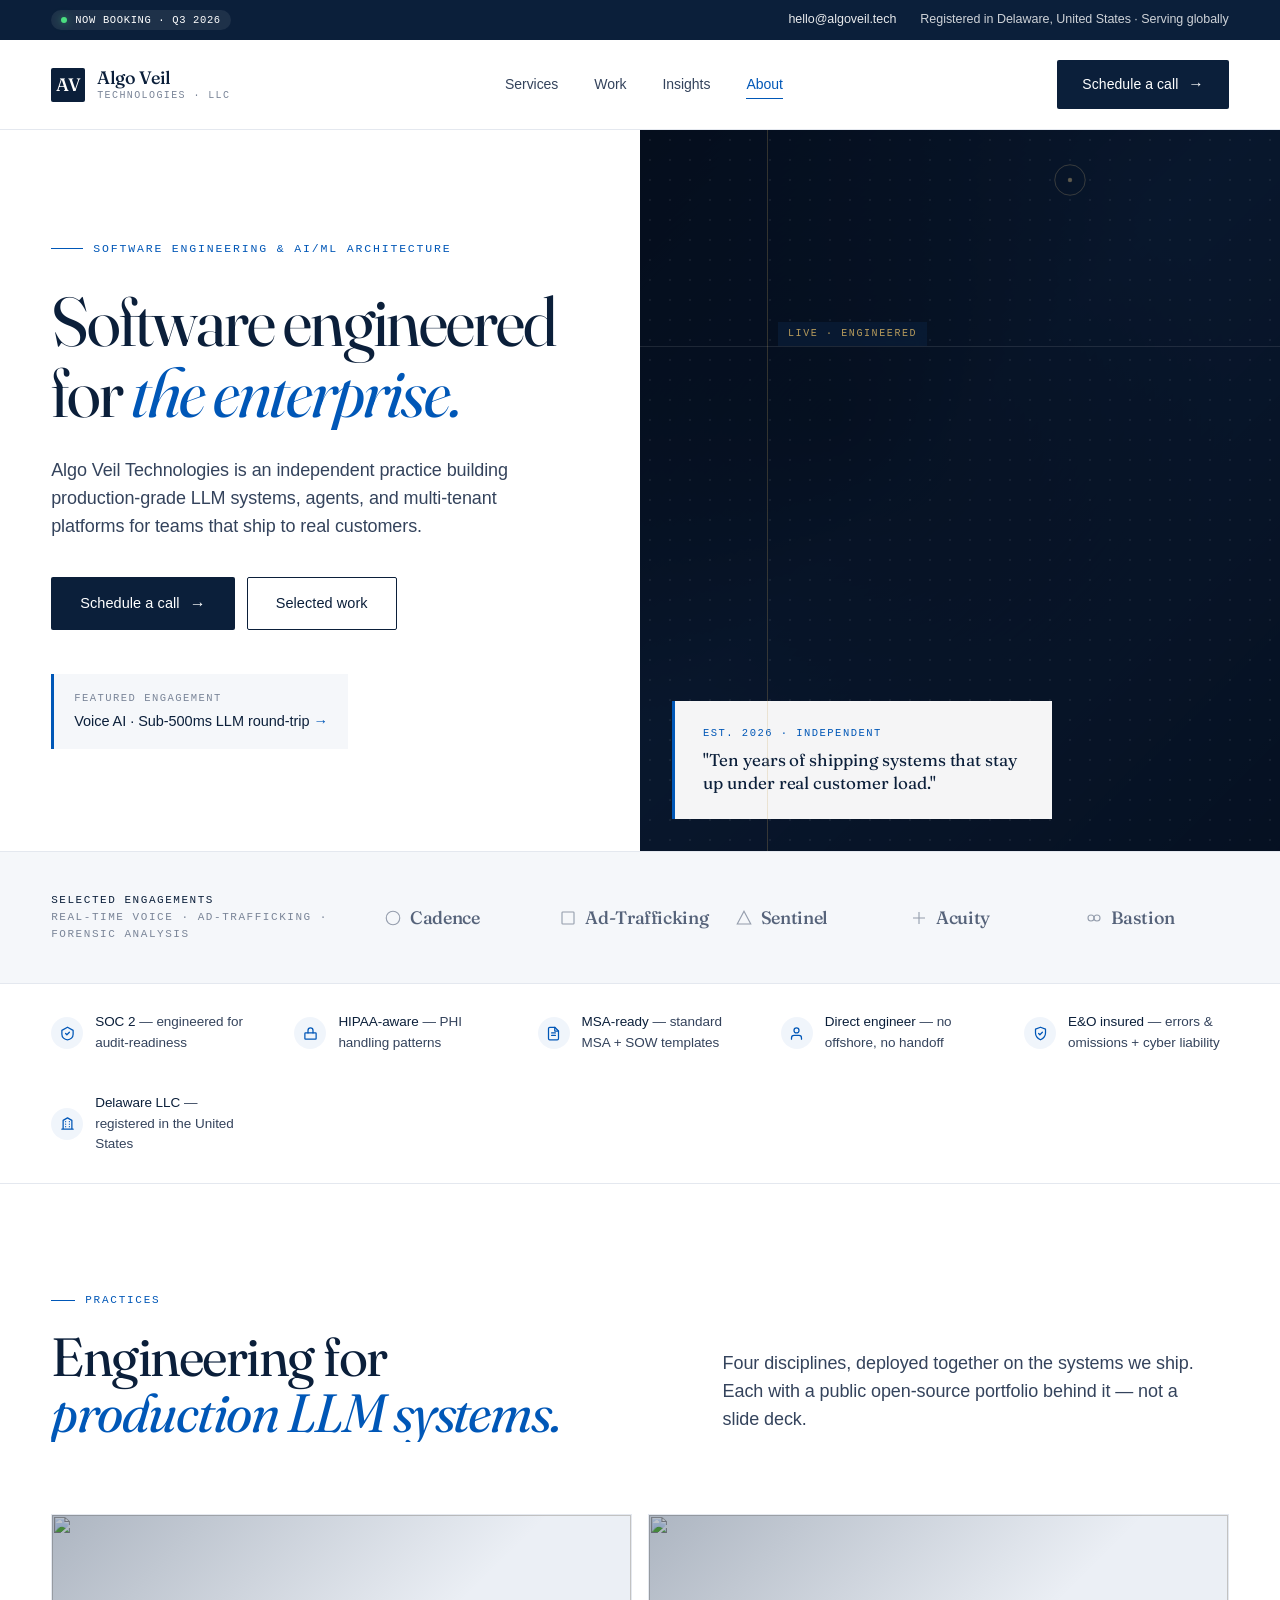
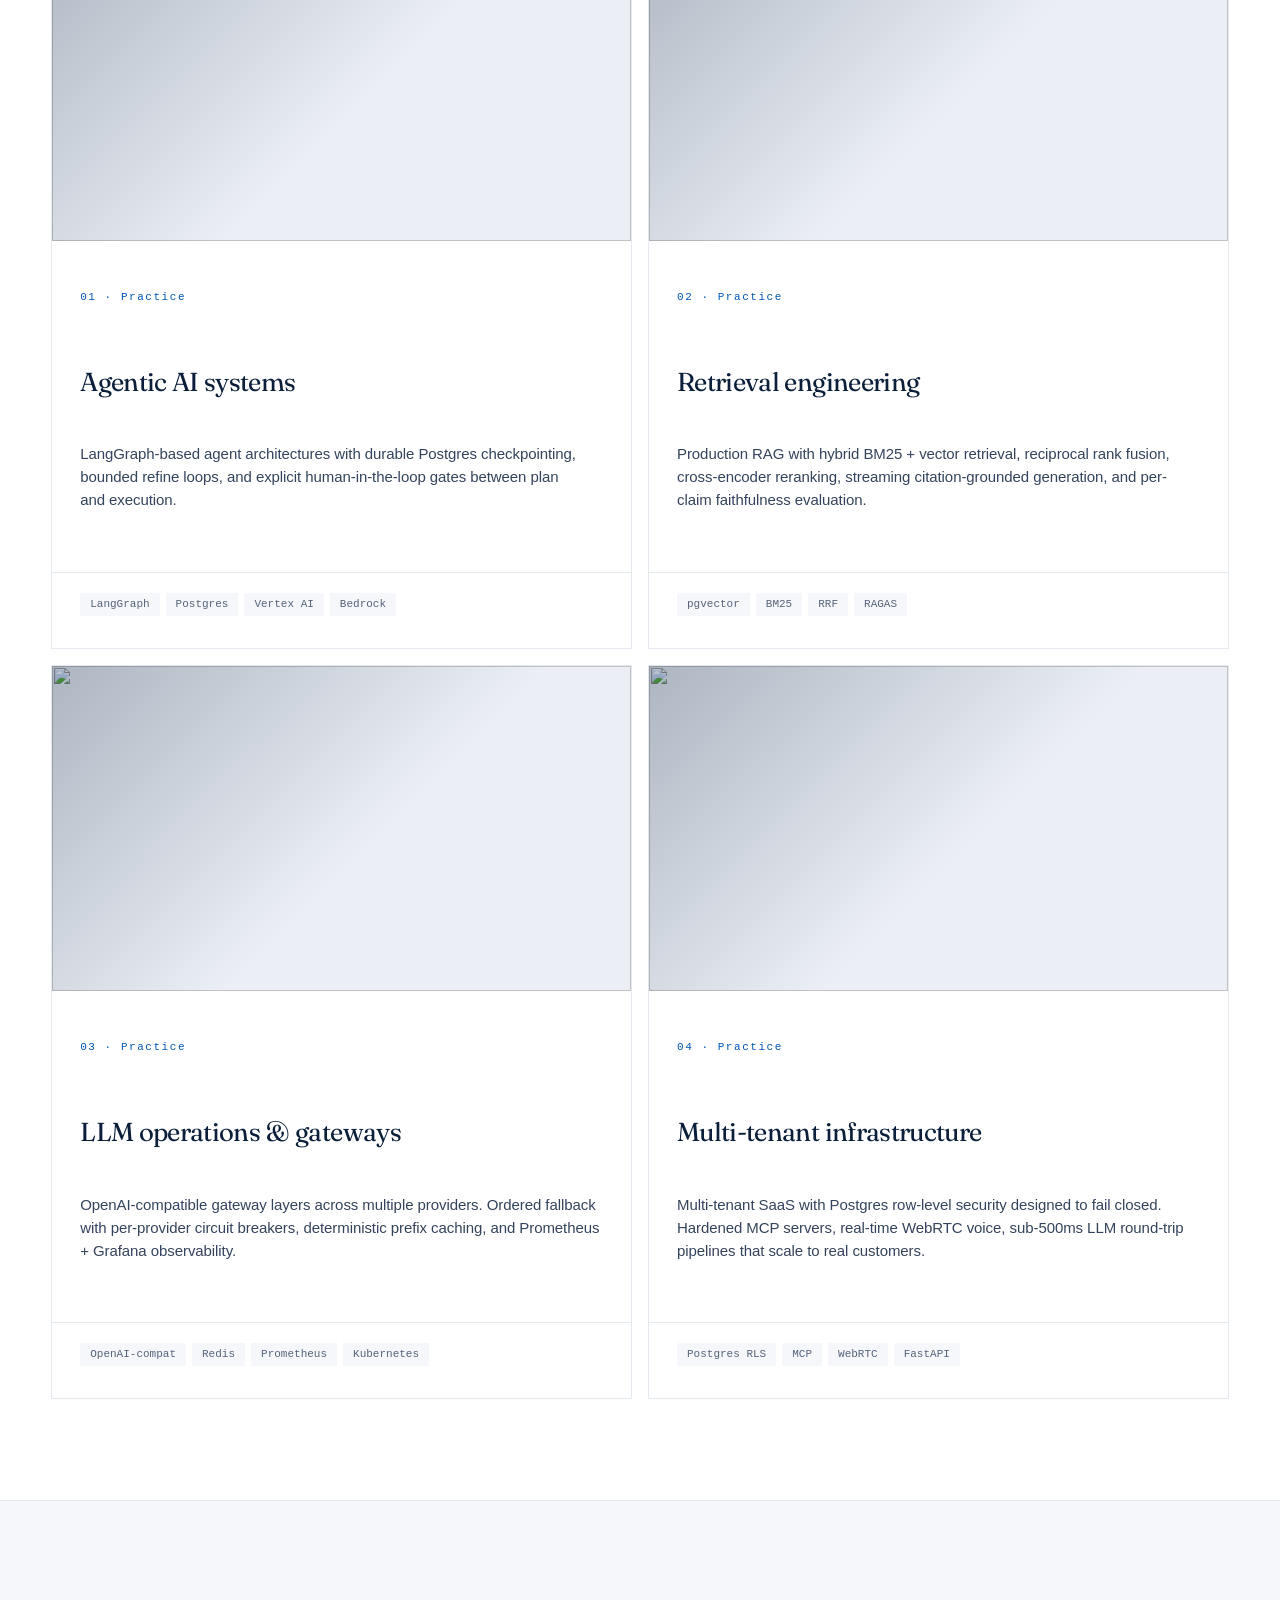
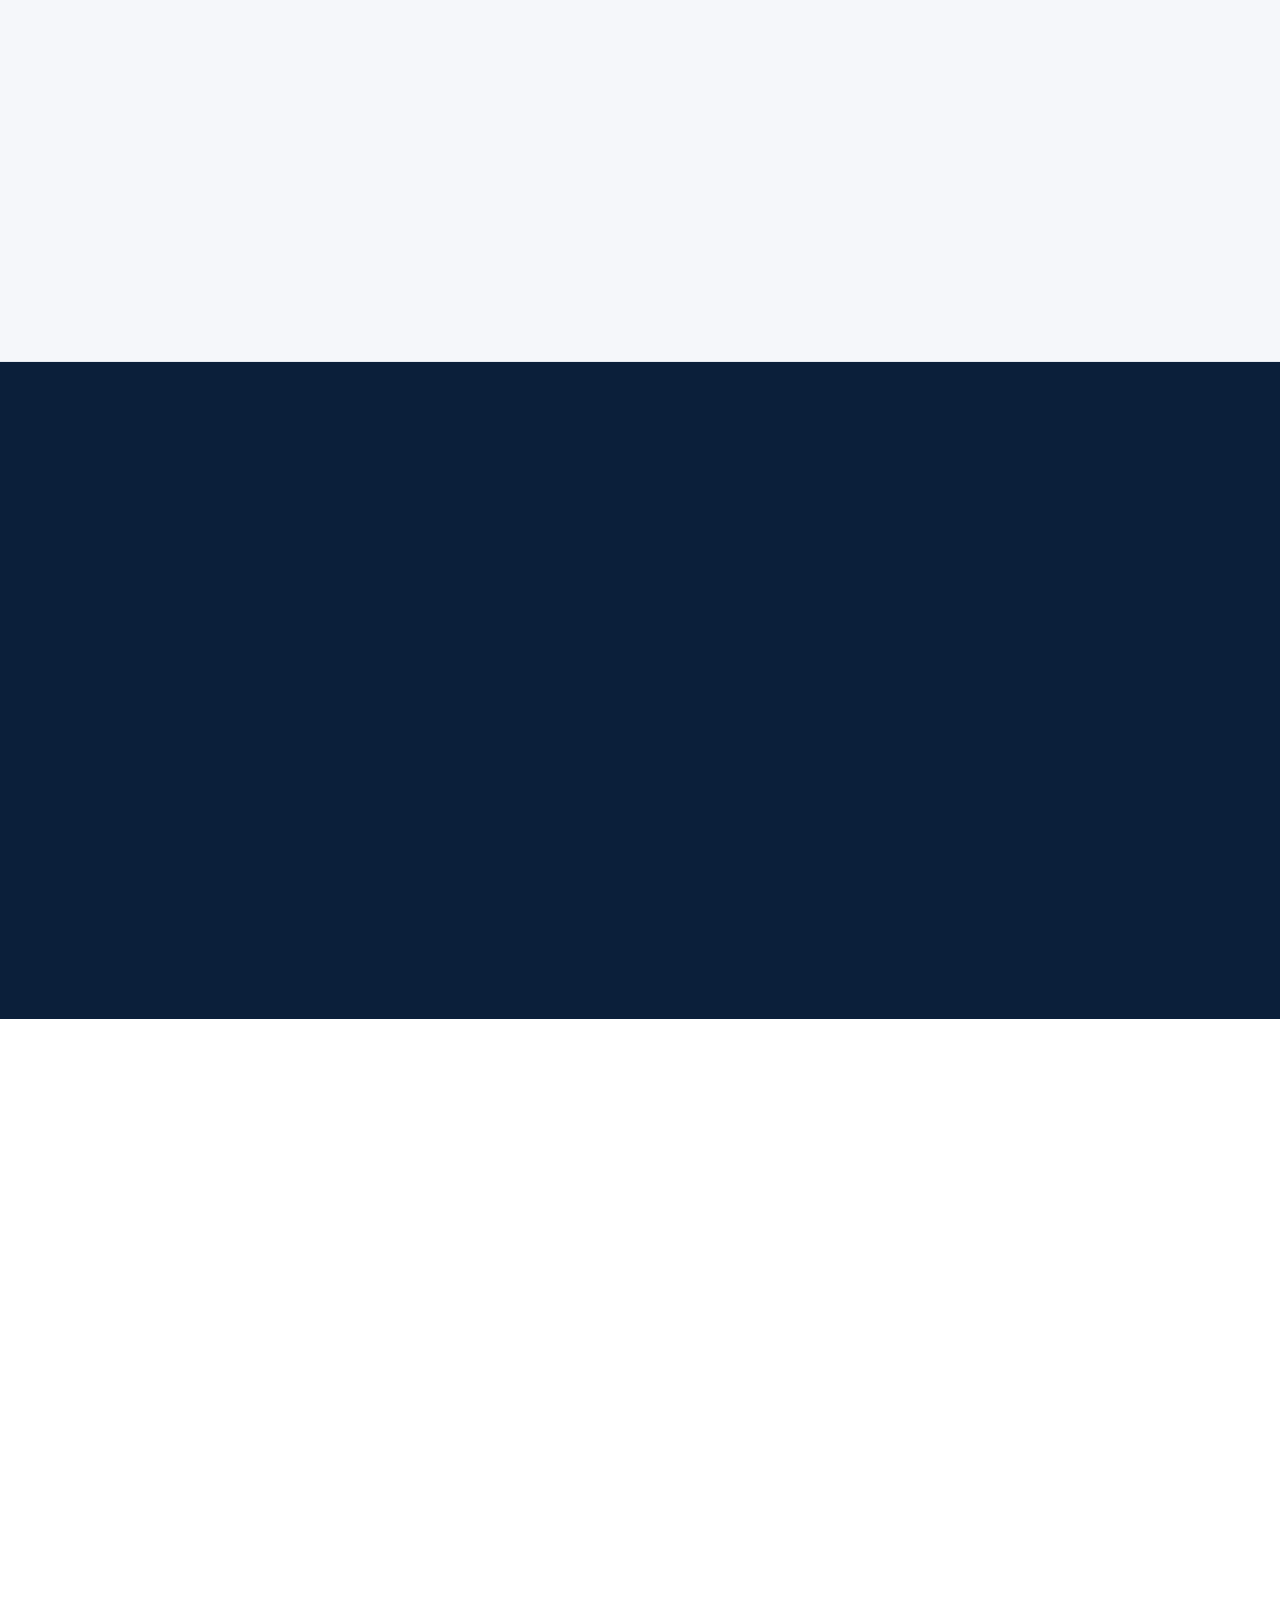
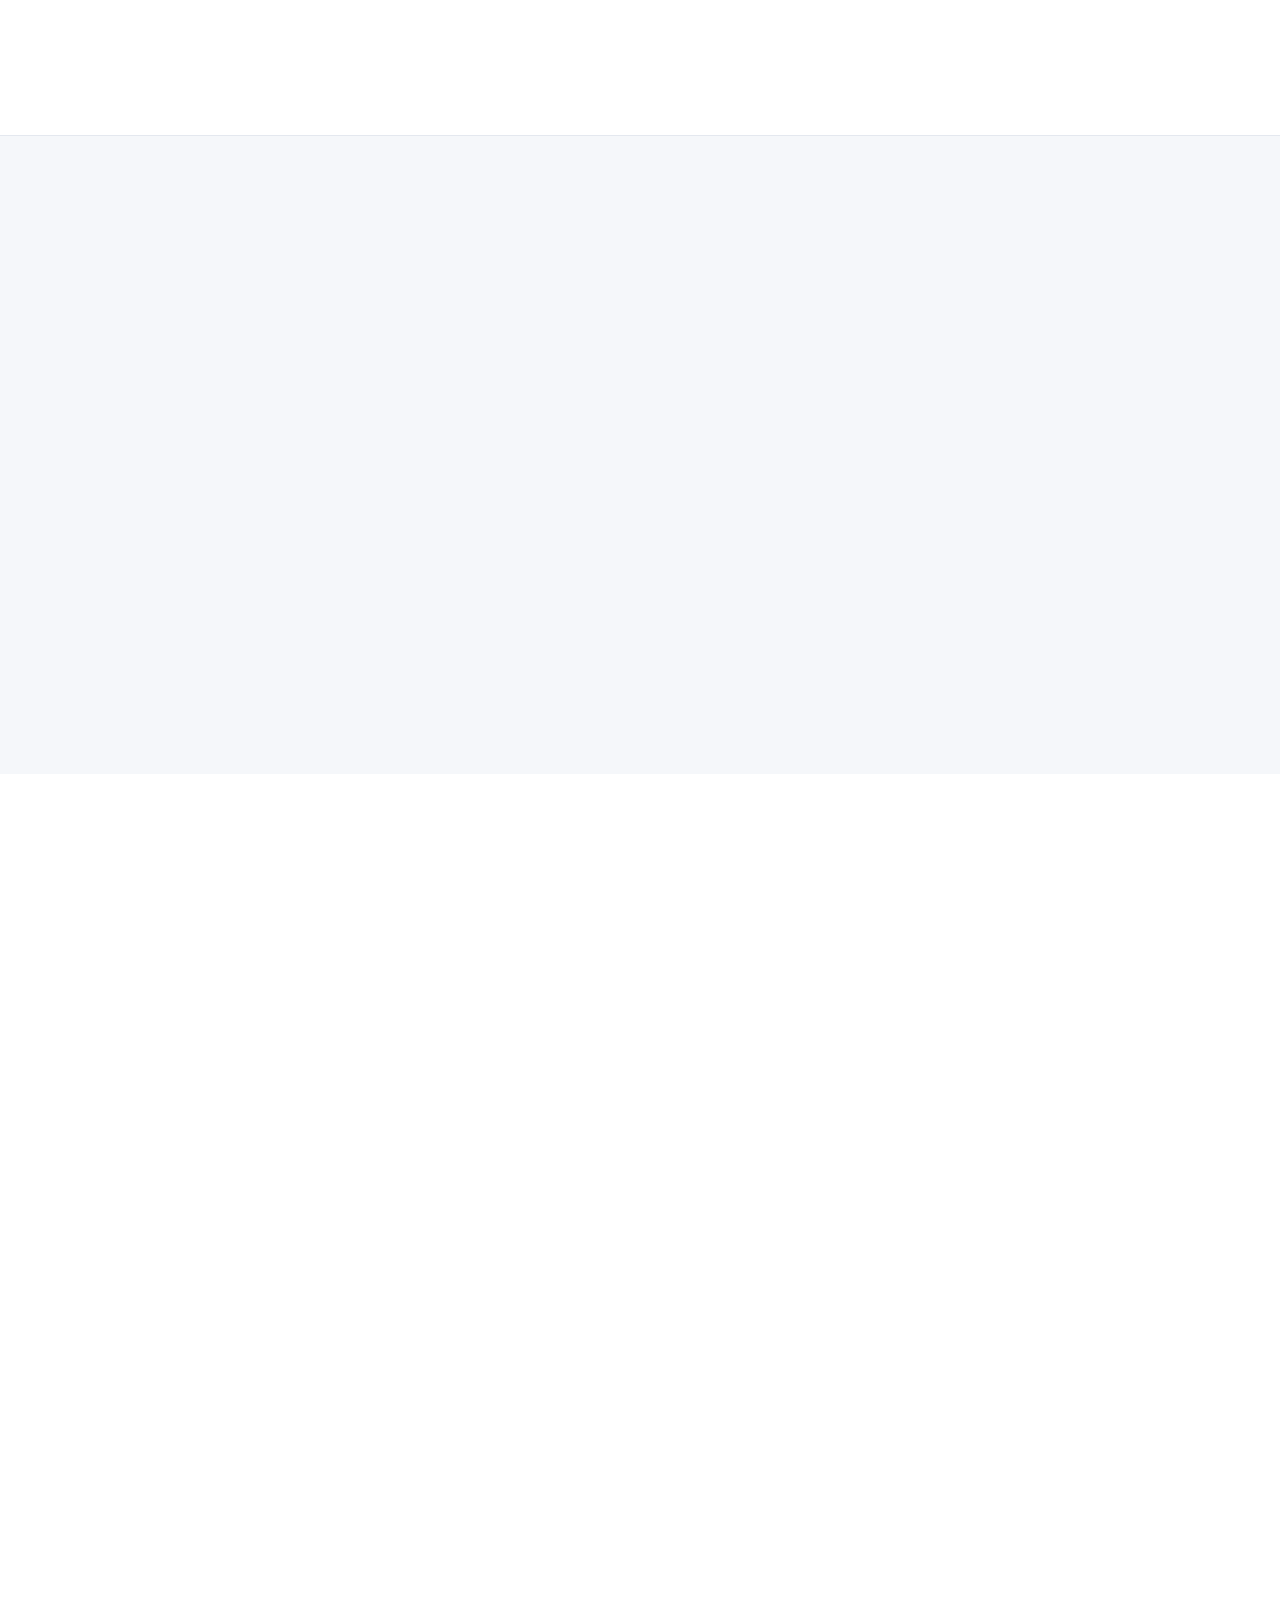
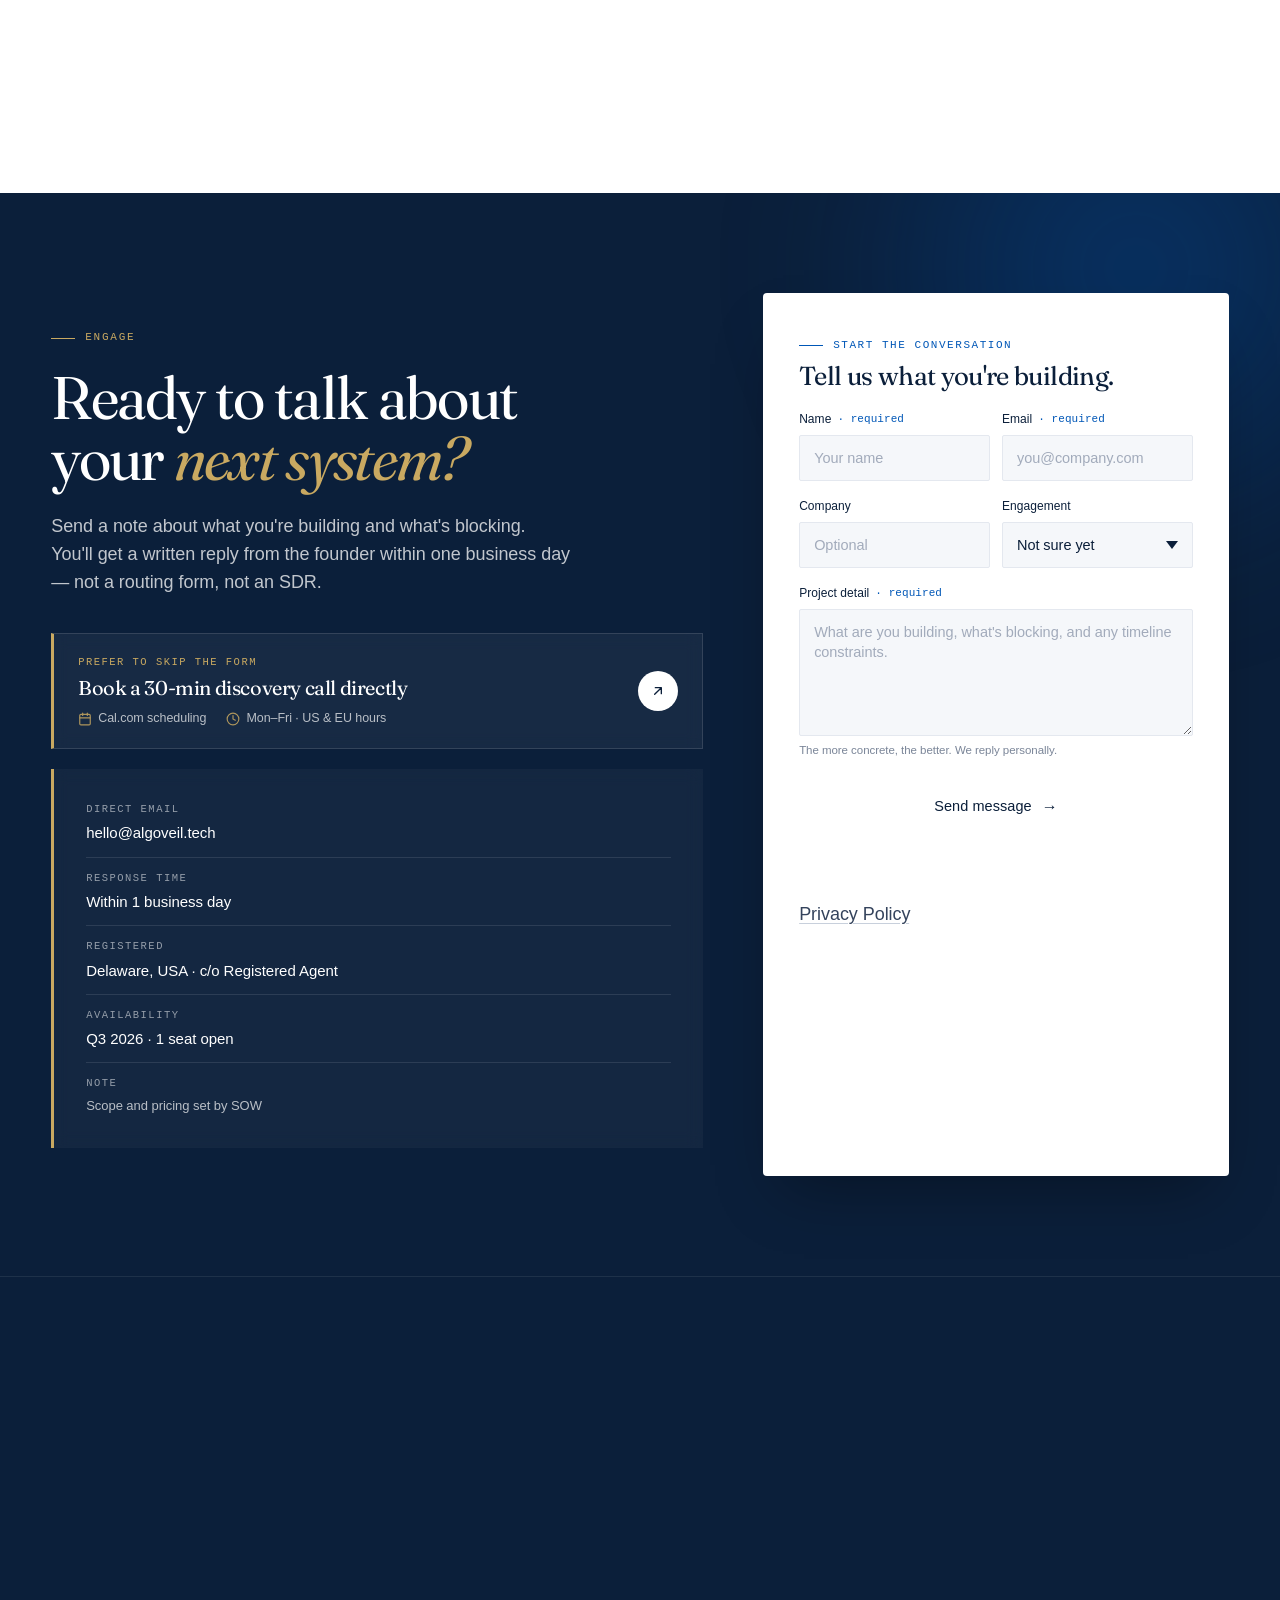
==== index.html @ fe6d9706 "Initial commit — Algo Veil Technologies marketing site Static HTML/CSS/JS marketing site for Algo Ve" ====
<!DOCTYPE html>
<html lang="en">
<head>
<meta charset="utf-8">
<meta name="viewport" content="width=device-width, initial-scale=1">
<meta name="color-scheme" content="light">
<title>Algo Veil Technologies — Software engineering &amp; AI/ML architecture</title>
<meta name="description" content="Independent software engineering and AI/ML architecture practice. Production-grade LLM systems, agents, gateways, and multi-tenant infrastructure — engineered end-to-end by the founder.">
<meta name="theme-color" content="#0B1F3A">
<meta name="robots" content="index,follow,max-image-preview:large">
<link rel="canonical" href="https://algoveil.tech/">

<!-- Open Graph -->
<meta property="og:type" content="website">
<meta property="og:site_name" content="Algo Veil Technologies">
<meta property="og:title" content="Algo Veil Technologies — Software engineered for the enterprise.">
<meta property="og:description" content="Independent AI/ML architecture practice building production LLM systems for teams that ship to real customers.">
<meta property="og:url" content="https://algoveil.tech/">
<meta property="og:locale" content="en_US">
<meta property="og:image" content="https://algoveil.tech/og.jpg">
<meta property="og:image:width" content="1200">
<meta property="og:image:height" content="630">

<!-- Twitter -->
<meta name="twitter:card" content="summary_large_image">
<meta name="twitter:title" content="Algo Veil Technologies — Software engineered for the enterprise.">
<meta name="twitter:description" content="Independent AI/ML architecture practice building production LLM systems.">
<meta name="twitter:image" content="https://algoveil.tech/og.jpg">

<!-- Favicon — inline SVG, tab-legible at 16px -->
<link rel="icon" type="image/svg+xml" href="data:image/svg+xml,%3Csvg xmlns='http://www.w3.org/2000/svg' viewBox='0 0 32 32'%3E%3Crect width='32' height='32' rx='4' fill='%230B1F3A'/%3E%3Ctext x='16' y='22' font-family='Georgia,serif' font-size='18' font-weight='500' text-anchor='middle' fill='%23fff' letter-spacing='-1'%3EAV%3C/text%3E%3C/svg%3E">

<!-- Structured data — ProfessionalService schema -->
<script type="application/ld+json">
{
  "@context": "https://schema.org",
  "@type": "ProfessionalService",
  "name": "Algo Veil Technologies, LLC",
  "url": "https://algoveil.tech/",
  "description": "Independent software engineering and AI/ML architecture practice building production LLM systems, agents, gateways, and multi-tenant infrastructure.",
  "founder": { "@type": "Person", "name": "Vlad L." },
  "areaServed": "Worldwide",
  "address": { "@type": "PostalAddress", "addressCountry": "US" },
  "email": "hello@algoveil.tech",
  "priceRange": "$$$",
  "knowsAbout": [
    "Large Language Models",
    "Retrieval-Augmented Generation",
    "Agentic AI systems",
    "LLM Operations",
    "Multi-tenant SaaS",
    "Voice AI",
    "MCP servers",
    "LangGraph",
    "Postgres row-level security"
  ]
}
</script>

<link rel="preconnect" href="https://fonts.googleapis.com">
<link rel="preconnect" href="https://fonts.gstatic.com" crossorigin>
<link rel="preconnect" href="https://images.unsplash.com" crossorigin>
<link rel="dns-prefetch" href="https://raw.githubusercontent.com">
<link rel="dns-prefetch" href="https://unpkg.com">
<!-- Font: preload the CSS (bumps priority) + link with swap for progressive rendering -->
<link rel="preload" as="style" href="https://fonts.googleapis.com/css2?family=Fraunces:opsz,wght@9..144,400;9..144,500&display=swap">
<link href="https://fonts.googleapis.com/css2?family=Fraunces:opsz,wght@9..144,400;9..144,500&display=swap" rel="stylesheet">
<link rel="preload" as="image" href="https://images.unsplash.com/photo-1497366216548-37526070297c?w=1200&q=70&fm=webp&auto=compress,format&fit=crop" fetchpriority="high" imagesrcset="https://images.unsplash.com/photo-1497366216548-37526070297c?w=800&q=68&fm=webp&auto=compress,format&fit=crop 800w, https://images.unsplash.com/photo-1497366216548-37526070297c?w=1200&q=70&fm=webp&auto=compress,format&fit=crop 1200w" imagesizes="(max-width: 900px) 100vw, 50vw">

<style>
  :root {
    --bg: #FFFFFF;
    --bg-2: #FBFCFD;
    --surface: #F5F7FA;
    --surface-2: #EBEFF5;
    --surface-3: #DFE5EE;

    --rule: #E4E8EF;
    --rule-strong: #C8D0DC;

    --ink: #0B1F3A;
    --ink-2: #34435C;
    --ink-3: #56637A;
    --muted: #7A8598;
    --muted-2: #A2ABBB;

    --accent: #0057B7;
    --accent-hover: #003F87;
    --accent-soft: rgba(0, 87, 183, 0.06);
    --accent-border: rgba(0, 87, 183, 0.18);

    --gold: #C9A961;

    --serif: "Fraunces", "Iowan Old Style", "Palatino Linotype", Palatino, Georgia, "Times New Roman", serif;
    --sans: -apple-system, BlinkMacSystemFont, "Segoe UI Variable", "Segoe UI", "Helvetica Neue", Helvetica, Arial, sans-serif;
    --mono: "SF Mono", "JetBrains Mono", Menlo, Monaco, Consolas, monospace;

    --content: 1320px;
    --gutter: clamp(20px, 4vw, 56px);
  }

  * { box-sizing: border-box; -webkit-tap-highlight-color: transparent; }
  html { background: var(--bg); scroll-behavior: smooth; }
  html, body { margin: 0; padding: 0; }
  body {
    font-family: var(--sans);
    font-size: 16px;
    line-height: 1.55;
    color: var(--ink-2);
    background: var(--bg);
    -webkit-font-smoothing: antialiased;
    -moz-osx-font-smoothing: grayscale;
    text-rendering: optimizeLegibility;
    letter-spacing: -0.003em;
    font-optical-sizing: auto;
    hanging-punctuation: first last;
  }

  /* Explicit variable-font axis control per typographic role */
  h1 { font-variation-settings: "opsz" 120, "wght" 400; }
  h2 { font-variation-settings: "opsz" 72, "wght" 400; }
  h3 { font-variation-settings: "opsz" 36, "wght" 400; }
  h4 { font-variation-settings: "opsz" 24, "wght" 500; }

  /* Long-form paragraphs get pretty for orphan control */
  p, .hero__desc, .section__desc, .case__desc, .service__desc,
  .plan__desc, .founder__bio, .about__body p, .insight__desc,
  .testimonial__quote, blockquote { text-wrap: pretty; }

  /* Balance for anything that reads as a headline / short block */
  h1, h2, h3, .hero__title, .section__title, .case__title,
  .service__title, .cta-band h2, .cta h2, .plan__title,
  .work__name, .schedule-card__title, .contact-form__title,
  .founder__name, .about__sig__name, .impact__value { text-wrap: balance; }

  a { color: inherit; text-decoration: none; }
  img, svg { display: block; max-width: 100%; }
  ul, ol { list-style: none; margin: 0; padding: 0; }
  p { margin: 0; }
  h1, h2, h3, h4 {
    margin: 0;
    font-family: var(--serif);
    font-weight: 400;
    color: var(--ink);
    letter-spacing: -0.025em;
    font-optical-sizing: auto;
  }

  .container {
    max-width: var(--content);
    margin: 0 auto;
    padding-left: var(--gutter);
    padding-right: var(--gutter);
    position: relative;
  }

  /* ─── Buttons ────────────────────────────────────────────────── */
  .btn {
    display: inline-flex;
    align-items: center;
    justify-content: center;
    gap: 10px;
    padding: 14px 24px;
    font-family: var(--sans);
    font-size: 14px;
    font-weight: 500;
    line-height: 1.2;
    border-radius: 2px;
    border: 1px solid transparent;
    cursor: pointer;
    transition: background 480ms cubic-bezier(0.16, 1, 0.3, 1), color 480ms cubic-bezier(0.16, 1, 0.3, 1), border-color 480ms cubic-bezier(0.16, 1, 0.3, 1), box-shadow 480ms cubic-bezier(0.16, 1, 0.3, 1);
    letter-spacing: 0.005em;
  }
  .btn--primary { background: var(--ink); color: var(--bg); transform: translate(var(--mag-x, 0), var(--mag-y, 0)); }
  .btn--primary:hover { background: var(--accent); }
  .btn--secondary { background: transparent; color: var(--ink); border-color: var(--ink); }
  .btn--secondary:hover { background: var(--ink); color: var(--bg); }
  .btn--white { background: var(--bg); color: var(--ink); }
  .btn--white:hover { background: var(--accent); color: var(--bg); }
  .btn--ghost-light { background: transparent; color: var(--bg); border-color: rgba(255,255,255,0.3); }
  .btn--ghost-light:hover { border-color: var(--bg); background: rgba(255,255,255,0.08); }
  .btn--lg { padding: 16px 28px; font-size: 14.5px; }
  .btn .arrow { transition: transform 200ms; font-size: 1.1em; }
  .btn:hover .arrow { transform: translateX(3px); }

  .link-arrow {
    display: inline-flex;
    align-items: center;
    gap: 8px;
    color: var(--accent);
    font-size: 15px;
    font-weight: 500;
    letter-spacing: -0.005em;
    padding-bottom: 3px;
    border-bottom: 1px solid transparent;
    transition: border-color 200ms, gap 200ms;
  }
  .link-arrow:hover { border-bottom-color: var(--accent); gap: 12px; }
  .link-arrow .arrow { transition: transform 200ms; }
  .link-arrow:hover .arrow { transform: translateX(2px); }

  /* ─── Top strip ─────────────────────────────────────────────── */
  .topstrip {
    background: var(--ink);
    color: rgba(255, 255, 255, 0.8);
    font-size: 12.5px;
    padding: 10px 0;
    letter-spacing: -0.003em;
  }
  .topstrip__inner {
    max-width: var(--content);
    margin: 0 auto;
    padding: 0 var(--gutter);
    display: flex;
    justify-content: space-between;
    align-items: center;
    gap: 20px;
    flex-wrap: wrap;
  }
  .topstrip a { color: rgba(255,255,255,0.9); }
  .topstrip a:hover { color: var(--bg); }
  .topstrip .badge {
    display: inline-flex;
    align-items: center;
    gap: 8px;
    padding: 2px 10px;
    background: rgba(255,255,255,0.08);
    border-radius: 999px;
    font-family: var(--mono);
    font-size: 10.5px;
    letter-spacing: 0.06em;
    text-transform: uppercase;
    color: var(--bg);
  }
  .topstrip .badge .dot {
    width: 6px; height: 6px;
    border-radius: 50%;
    background: #4ADE80;
    box-shadow: 0 0 8px rgba(74, 222, 128, 0.6);
  }
  .topstrip__right { display: flex; gap: 24px; align-items: center; }
  .topstrip__right a { display: inline-flex; align-items: center; gap: 6px; }

  /* ─── Nav ────────────────────────────────────────────────────── */
  .nav {
    position: sticky;
    top: 0;
    z-index: 50;
    background: rgba(255, 255, 255, 0.94);
    backdrop-filter: blur(20px) saturate(180%);
    -webkit-backdrop-filter: blur(20px) saturate(180%);
    border-bottom: 1px solid var(--rule);
  }
  .nav__inner {
    max-width: var(--content);
    margin: 0 auto;
    padding: 20px var(--gutter);
    display: flex;
    align-items: center;
    justify-content: space-between;
    gap: 32px;
  }
  .brand {
    display: inline-flex; align-items: center; gap: 12px;
    color: var(--ink);
  }
  .brand__mark {
    display: inline-flex; align-items: center; justify-content: center;
    width: 34px; height: 34px;
    background: var(--ink);
    color: var(--bg);
    font-family: var(--serif);
    font-weight: 500;
    font-size: 18px;
    letter-spacing: -0.02em;
    border-radius: 2px;
    font-optical-sizing: auto;
  }
  .brand__names {
    display: flex;
    flex-direction: column;
    line-height: 1.1;
  }
  .brand__name {
    font-family: var(--serif);
    font-weight: 500;
    font-size: 18px;
    letter-spacing: -0.02em;
    color: var(--ink);
    font-optical-sizing: auto;
  }
  .brand__tagline {
    font-family: var(--mono);
    font-size: 10px;
    letter-spacing: 0.14em;
    text-transform: uppercase;
    color: var(--muted);
    margin-top: 3px;
  }
  .nav__links { display: flex; align-items: center; gap: 4px; }
  .nav__links a {
    padding: 10px 16px;
    color: var(--ink-2);
    font-size: 14px;
    font-weight: 500;
    border-radius: 2px;
    transition: color 150ms;
    position: relative;
  }
  .nav__links a:hover { color: var(--accent); }
  .nav__links a::after {
    content: "";
    position: absolute;
    bottom: 6px;
    left: 16px;
    right: 16px;
    height: 1px;
    background: var(--accent);
    transform: scaleX(0);
    transition: transform 200ms ease;
  }
  .nav__links a:hover::after { transform: scaleX(1); }
  .nav__actions { display: flex; align-items: center; gap: 12px; }

  /* ─── Hero ─────────────────────────────────────────────────── */
  .hero {
    background: var(--bg);
    position: relative;
  }
  .hero__inner {
    display: grid;
    grid-template-columns: minmax(0, 1fr) minmax(0, 1fr);
    gap: 0;
    align-items: stretch;
    min-height: 620px;
  }
  .hero__body {
    display: flex;
    align-items: center;
    padding-block: clamp(72px, 8vw, 112px);
    padding-inline-start: max(var(--gutter), calc((100vw - var(--content)) / 2 + var(--gutter)));
    padding-inline-end: clamp(32px, 4vw, 64px);
  }
  .hero__body__inner {
    max-width: 560px;
    width: 100%;
  }
  .hero__eyebrow {
    display: inline-flex;
    align-items: center;
    gap: 10px;
    font-family: var(--mono);
    font-size: 11.5px;
    letter-spacing: 0.16em;
    text-transform: uppercase;
    color: var(--accent);
    margin-bottom: 28px;
  }
  .hero__eyebrow::before {
    content: "";
    display: inline-block;
    width: 32px;
    height: 1px;
    background: var(--accent);
  }
  .hero__title {
    font-family: var(--serif);
    font-size: clamp(44px, 5.4vw, 72px);
    line-height: 1.04;
    letter-spacing: -0.028em;
    color: var(--ink);
    font-weight: 400;
    margin-bottom: 28px;
    max-width: 14ch;
    text-wrap: balance;
    font-optical-sizing: auto;
  }
  .hero__title em {
    font-style: italic;
    color: var(--accent);
    font-weight: 400;
  }
  .hero__desc {
    font-size: 18px;
    line-height: 1.55;
    color: var(--ink-2);
    max-width: 520px;
    margin-bottom: 36px;
    letter-spacing: -0.005em;
  }
  .hero__ctas {
    display: flex;
    gap: 12px;
    margin-bottom: 44px;
    flex-wrap: wrap;
  }
  .hero__case {
    display: inline-flex;
    align-items: center;
    gap: 16px;
    padding: 16px 20px;
    background: var(--surface);
    border-left: 3px solid var(--accent);
    text-decoration: none;
    color: var(--ink);
    max-width: 460px;
    transition: background 200ms;
  }
  .hero__case:hover { background: var(--surface-2); }
  .hero__case__meta {
    font-family: var(--mono);
    font-size: 10.5px;
    letter-spacing: 0.14em;
    text-transform: uppercase;
    color: var(--muted);
    margin-bottom: 4px;
  }
  .hero__case__name { font-size: 14.5px; font-weight: 500; color: var(--ink); }
  .hero__case__name .arrow {
    color: var(--accent);
    margin-left: 4px;
    transition: transform 200ms;
    display: inline-block;
  }
  .hero__case:hover .hero__case__name .arrow { transform: translateX(3px); }

  .hero__visual {
    position: relative;
    min-height: 100%;
    background: var(--ink);
    overflow: hidden;
    isolation: isolate;
  }
  /* Photograph base — slow Ken Burns drift */
  .hero__photo {
    position: absolute;
    inset: -3% -3%;
    width: 106%; height: 106%;
    object-fit: cover;
    object-position: center;
    filter: contrast(1.05) saturate(0.86) brightness(0.78);
    /* Ken Burns via individual transform properties so parallax can compose */
    scale: 1.03;
    translate: 0 var(--hero-parallax, 0px);
    animation: hero-drift 26s ease-in-out infinite alternate;
    will-change: transform, translate, scale;
    z-index: 0;
  }
  @keyframes hero-drift {
    0%   { scale: 1.02; }
    100% { scale: 1.09; }
  }
  /* Navy gradient tint over the photo for depth + legibility */
  .hero__photo-tint {
    position: absolute;
    inset: 0;
    z-index: 1;
    background:
      linear-gradient(135deg, rgba(11, 31, 58, 0.65) 0%, rgba(11, 31, 58, 0.30) 45%, rgba(11, 31, 58, 0.55) 100%),
      radial-gradient(ellipse 90% 70% at 30% 40%, rgba(20, 40, 66, 0.35), transparent 70%);
    mix-blend-mode: multiply;
    pointer-events: none;
  }
  /* Canvas signature overlay — dot grid + pulse events */
  .hero__canvas {
    position: absolute;
    inset: 0;
    width: 100%; height: 100%;
    display: block;
    z-index: 2;
    mix-blend-mode: screen;
    opacity: 0.85;
    pointer-events: none;
  }
  /* Fixed measurement crosshair */
  .hero__crosshair {
    position: absolute;
    inset: 0;
    pointer-events: none;
    z-index: 3;
    background:
      linear-gradient(to right, transparent calc(20% - 0.5px), rgba(201, 169, 97, 0.24) calc(20% - 0.5px), rgba(201, 169, 97, 0.24) calc(20% + 0.5px), transparent calc(20% + 0.5px)),
      linear-gradient(to bottom, transparent calc(30% - 0.5px), rgba(255, 255, 255, 0.10) calc(30% - 0.5px), rgba(255, 255, 255, 0.10) calc(30% + 0.5px), transparent calc(30% + 0.5px));
  }
  .hero__crosshair__label {
    position: absolute;
    top: 30%; left: 20%;
    transform: translate(10px, -24px);
    font-family: var(--mono);
    font-size: 10px;
    letter-spacing: 0.16em;
    text-transform: uppercase;
    color: rgba(201, 169, 97, 0.9);
    background: rgba(11, 31, 58, 0.7);
    padding: 4px 10px;
    backdrop-filter: blur(6px);
    -webkit-backdrop-filter: blur(6px);
  }
  @media (prefers-reduced-motion: reduce) {
    .hero__photo { animation: none; }
  }
  .hero__badge {
    position: absolute;
    bottom: clamp(20px, 3vw, 32px);
    left: clamp(20px, 3vw, 32px);
    right: clamp(20px, 3vw, 32px);
    padding: clamp(18px, 2.2vw, 24px) clamp(20px, 2.4vw, 28px);
    background: rgba(255, 255, 255, 0.96);
    backdrop-filter: blur(14px);
    -webkit-backdrop-filter: blur(14px);
    border-left: 3px solid var(--accent);
    z-index: 2;
    max-width: min(380px, calc(100% - 40px));
  }
  .hero__badge__label {
    font-family: var(--mono);
    font-size: 10.5px;
    letter-spacing: 0.14em;
    text-transform: uppercase;
    color: var(--accent);
    margin-bottom: 8px;
  }
  .hero__badge__text {
    font-family: var(--serif);
    font-size: 17px;
    line-height: 1.35;
    color: var(--ink);
    font-optical-sizing: auto;
  }

  /* ─── Trust bar ─────────────────────────────────────────────── */
  .trust {
    background: var(--surface);
    padding: 40px 0;
    border-top: 1px solid var(--rule);
    border-bottom: 1px solid var(--rule);
  }
  .trust__inner {
    display: grid;
    grid-template-columns: minmax(180px, 1fr) minmax(0, 3fr);
    gap: clamp(24px, 4vw, 60px);
    align-items: center;
  }
  .trust__label {
    font-family: var(--mono);
    font-size: 11px;
    letter-spacing: 0.14em;
    text-transform: uppercase;
    color: var(--muted);
    line-height: 1.55;
  }
  .trust__label b { color: var(--ink); font-weight: 500; }
  .trust__logos {
    display: grid;
    grid-template-columns: repeat(auto-fit, minmax(120px, 1fr));
    align-items: center;
    gap: clamp(16px, 2.5vw, 32px);
    color: var(--ink-3);
    font-family: var(--serif);
    font-weight: 500;
    font-size: clamp(16px, 1.4vw, 19px);
    letter-spacing: -0.02em;
    opacity: 0.8;
    font-optical-sizing: auto;
  }
  .trust__logos span {
    display: inline-flex;
    align-items: center;
    gap: 8px;
    white-space: nowrap;
  }
  .trust__logos svg { width: 18px; height: 18px; opacity: 0.6; flex-shrink: 0; }

  /* ─── Section shells ─────────────────────────────────────────── */
  section.section { padding: 100px 0; position: relative; }
  section.section--tight { padding: 80px 0; }
  section.section--dark {
    background: var(--ink);
    color: var(--bg);
  }
  section.section--dark h1, section.section--dark h2, section.section--dark h3 { color: var(--bg); }

  .section__grid {
    display: grid;
    grid-template-columns: minmax(0, 6fr) minmax(0, 5fr);
    gap: clamp(32px, 5vw, 72px);
    align-items: flex-end;
    margin-bottom: clamp(48px, 6vw, 72px);
  }
  .section__grid > :last-child {
    padding-bottom: 8px;
    max-width: 520px;
    justify-self: end;
  }
  .section__label {
    font-family: var(--mono);
    font-size: 11px;
    letter-spacing: 0.16em;
    text-transform: uppercase;
    color: var(--accent);
    margin-bottom: 20px;
    display: inline-flex;
    align-items: center;
    gap: 10px;
  }
  .section__label::before {
    content: "";
    display: inline-block;
    width: 24px;
    height: 1px;
    background: var(--accent);
  }
  section.section--dark .section__label { color: var(--gold); }
  section.section--dark .section__label::before { background: var(--gold); }
  .section__label--gold { color: var(--gold) !important; }
  .section__label--gold::before { background: var(--gold) !important; }
  .section__title {
    font-family: var(--serif);
    font-size: clamp(32px, 4.2vw, 56px);
    line-height: 1.05;
    letter-spacing: -0.028em;
    color: var(--ink);
    font-weight: 400;
    margin-bottom: 0;
    text-wrap: balance;
    font-optical-sizing: auto;
    max-width: 16ch;
  }
  section.section--dark .section__title { color: var(--bg); }
  .section__title em { font-style: italic; color: var(--accent); }
  section.section--dark .section__title em { color: var(--gold); }
  .section__desc {
    font-size: 18px;
    line-height: 1.55;
    color: var(--ink-2);
    max-width: 560px;
    letter-spacing: -0.005em;
  }
  section.section--dark .section__desc { color: rgba(255,255,255,0.72); }

  /* ─── Services ─────────────────────────────────────────────── */
  .services-grid {
    display: grid;
    grid-template-columns: repeat(2, minmax(0, 1fr));
    gap: 16px;
    align-items: stretch;
  }
  .service {
    display: flex;
    flex-direction: column;
    background: var(--bg);
    border: 1px solid var(--rule);
    overflow: hidden;
    transition: border-color 600ms cubic-bezier(0.16, 1, 0.3, 1), transform 600ms cubic-bezier(0.16, 1, 0.3, 1);
    text-decoration: none;
    color: inherit;
  }
  /* Progressive enhancement: subgrid syncs title/desc rows across cards */
  @supports (grid-template-rows: subgrid) {
    .services-grid {
      grid-template-rows: auto;
    }
    .service {
      display: grid;
      grid-template-rows: subgrid;
      grid-row: span 5;
    }
    .service__img { grid-row: 1; }
    .service__body { display: contents; }
    .service__num { grid-row: 2; padding: 32px 28px 0; margin-bottom: 0; }
    .service__title { grid-row: 3; padding: 20px 28px 0; margin-bottom: 0; }
    .service__desc { grid-row: 4; padding: 12px 28px 0; margin-bottom: 0; }
    .service__stack { grid-row: 5; padding: 20px 28px 32px; margin-top: 20px; }
  }
  .service:hover {
    border-color: var(--ink);
    transform: translateY(-2px);
  }
  .service__img {
    aspect-ratio: 16 / 9;
    overflow: hidden;
    position: relative;
    background: var(--surface-2);
  }
  .service__img img {
    width: 100%; height: 100%;
    object-fit: cover;
    transition: transform 1600ms cubic-bezier(0.16, 1, 0.3, 1);
    filter: contrast(1.03) saturate(0.94);
  }
  .service:hover .service__img img { transform: scale(1.05); }
  .service__img::after {
    content: "";
    position: absolute;
    inset: 0;
    background: linear-gradient(135deg, rgba(11,31,58,0.28), transparent 55%);
    pointer-events: none;
  }
  .service__body {
    padding: 32px;
  }
  .service__num {
    font-family: var(--mono);
    font-size: 11px;
    color: var(--accent);
    letter-spacing: 0.14em;
    margin-bottom: 20px;
  }
  .service__title {
    font-family: var(--serif);
    font-size: 26px;
    color: var(--ink);
    letter-spacing: -0.025em;
    font-weight: 400;
    margin-bottom: 12px;
    font-optical-sizing: auto;
  }
  .service__desc {
    font-size: 15px;
    line-height: 1.55;
    color: var(--ink-2);
    margin-bottom: 24px;
    letter-spacing: -0.005em;
  }
  .service__stack {
    display: flex;
    flex-wrap: wrap;
    gap: 6px;
    padding-top: 20px;
    border-top: 1px solid var(--rule);
  }
  .service__stack span {
    font-family: var(--mono);
    font-size: 11px;
    color: var(--ink-3);
    padding: 3px 10px;
    background: var(--surface);
    letter-spacing: 0;
  }

  /* ─── Work / case studies ──────────────────────────────────── */
  .work {
    background: var(--surface);
    padding: 100px 0;
    border-top: 1px solid var(--rule);
    border-bottom: 1px solid var(--rule);
  }
  .cases {
    display: grid;
    grid-template-columns: repeat(3, minmax(0, 1fr));
    gap: 16px;
    align-items: stretch;
  }
  .case {
    background: var(--bg);
    border: 1px solid var(--rule);
    text-decoration: none;
    color: inherit;
    display: flex;
    flex-direction: column;
    transition: border-color 600ms cubic-bezier(0.16, 1, 0.3, 1), transform 600ms cubic-bezier(0.16, 1, 0.3, 1), box-shadow 600ms cubic-bezier(0.16, 1, 0.3, 1);
  }
  /* Progressive enhancement: subgrid aligns tag/title/desc/foot across cards in a row */
  @supports (grid-template-rows: subgrid) {
    .cases { grid-template-rows: auto; }
    .case { display: grid; grid-template-rows: subgrid; grid-row: span 5; }
    .case__img { grid-row: 1; }
    .case__body { display: contents; }
    .case__tag { grid-row: 2; padding: 28px 28px 0; margin-bottom: 0; }
    .case__title { grid-row: 3; padding: 16px 28px 0; margin-bottom: 0; }
    .case__desc { grid-row: 4; padding: 10px 28px 0; margin-bottom: 0; }
    .case__foot { grid-row: 5; padding: 20px 28px 32px; margin-top: 20px; }
  }
  .case:hover {
    border-color: var(--ink);
    transform: translateY(-2px);
    box-shadow: 0 30px 60px -20px rgba(11, 31, 58, 0.12);
  }
  .case__img {
    aspect-ratio: 4 / 3;
    overflow: hidden;
    position: relative;
    background: var(--surface-2);
  }
  .case__img img {
    width: 100%; height: 100%;
    object-fit: cover;
    object-position: center top;
    transition: transform 1600ms cubic-bezier(0.16, 1, 0.3, 1);
  }
  .case:hover .case__img img { transform: scale(1.06); }
  .case__body {
    padding: 28px 28px 32px;
    display: flex;
    flex-direction: column;
    flex: 1;
  }
  .case__tag {
    display: inline-flex;
    font-family: var(--mono);
    font-size: 10.5px;
    letter-spacing: 0.14em;
    text-transform: uppercase;
    color: var(--accent);
    margin-bottom: 16px;
  }
  .case__title {
    font-family: var(--serif);
    font-size: 22px;
    color: var(--ink);
    letter-spacing: -0.02em;
    font-weight: 400;
    margin-bottom: 10px;
    line-height: 1.15;
    font-optical-sizing: auto;
  }
  .case__desc {
    font-size: 14.5px;
    line-height: 1.55;
    color: var(--ink-2);
    margin-bottom: 20px;
    flex: 1;
  }
  .case__foot {
    display: flex;
    justify-content: space-between;
    align-items: flex-end;
    gap: 16px;
    padding-top: 20px;
    border-top: 1px solid var(--rule);
  }
  .case__stat { display: flex; flex-direction: column; gap: 4px; line-height: 1; }
  .case__metric {
    font-family: var(--serif);
    font-weight: 500;
    color: var(--accent);
    font-size: 22px;
    letter-spacing: -0.02em;
    font-variant-numeric: tabular-nums;
    font-optical-sizing: auto;
    line-height: 1;
  }
  .case__metric-label {
    font-family: var(--mono);
    font-size: 10px;
    letter-spacing: 0.12em;
    text-transform: uppercase;
    color: var(--muted);
  }
  .case__link {
    font-family: var(--mono);
    font-size: 11px;
    color: var(--ink);
    letter-spacing: 0.08em;
    text-transform: uppercase;
    display: inline-flex;
    align-items: center;
    gap: 6px;
    white-space: nowrap;
    padding-bottom: 2px;
  }

  /* ─── Impact / numbers (dark) ──────────────────────────────── */
  .impact-grid {
    display: grid;
    grid-template-columns: repeat(4, 1fr);
    gap: 0;
    border-top: 1px solid rgba(255,255,255,0.14);
    border-bottom: 1px solid rgba(255,255,255,0.14);
  }
  .impact {
    padding: 40px 32px;
    border-right: 1px solid rgba(255,255,255,0.14);
    display: flex;
    flex-direction: column;
    gap: 12px;
  }
  .impact:last-child { border-right: 0; }
  .impact__value {
    font-family: var(--serif);
    font-size: clamp(40px, 4.4vw, 60px);
    color: var(--bg);
    letter-spacing: -0.035em;
    line-height: 1;
    font-weight: 400;
    font-variant-numeric: tabular-nums;
    font-optical-sizing: auto;
  }
  .impact__value em { color: var(--gold); font-style: italic; }
  .impact__label {
    font-family: var(--mono);
    font-size: 10.5px;
    letter-spacing: 0.14em;
    text-transform: uppercase;
    color: rgba(255,255,255,0.55);
  }
  .impact__desc {
    font-size: 14px;
    line-height: 1.5;
    color: rgba(255,255,255,0.75);
    margin-top: 6px;
  }

  /* ─── Insights row ─────────────────────────────────────────── */
  .insights-list {
    display: grid;
    grid-template-columns: 1fr 1fr 1fr;
    gap: 0;
    border-top: 1px solid var(--rule);
  }
  .insight {
    padding: 40px 32px;
    border-right: 1px solid var(--rule);
    text-decoration: none;
    color: inherit;
    transition: background 200ms;
  }
  .insight:first-child { padding-left: 0; }
  .insight:last-child { border-right: 0; padding-right: 0; }
  .insight:hover { background: var(--surface); }
  .insight:hover .insight__arrow { gap: 12px; }
  .insight__meta {
    font-family: var(--mono);
    font-size: 10.5px;
    letter-spacing: 0.14em;
    text-transform: uppercase;
    color: var(--muted);
    margin-bottom: 16px;
    display: flex;
    gap: 12px;
  }
  .insight__meta .cat { color: var(--accent); }
  .insight__title {
    font-family: var(--serif);
    font-size: 22px;
    color: var(--ink);
    line-height: 1.15;
    letter-spacing: -0.02em;
    font-weight: 400;
    margin-bottom: 12px;
    font-optical-sizing: auto;
  }
  .insight__desc {
    font-size: 14.5px;
    color: var(--ink-3);
    line-height: 1.55;
  }
  .insight__arrow {
    margin-top: 20px;
    color: var(--accent);
    font-size: 14px;
    font-weight: 500;
    display: inline-flex;
    align-items: center;
    gap: 6px;
    transition: gap 200ms ease;
  }

  /* ─── Founder / About ──────────────────────────────────────── */
  .about {
    background: var(--bg);
  }
  .about__intro { margin-bottom: 60px; }
  .about__grid {
    display: grid;
    grid-template-columns: minmax(0, 5fr) minmax(0, 6fr);
    gap: clamp(40px, 6vw, 80px);
    align-items: center;
  }
  .about__visual {
    aspect-ratio: 5 / 6;
    background: var(--surface-2);
    position: relative;
    overflow: hidden;
    max-height: 620px;
  }
  .about__visual img {
    position: absolute;
    inset: 0;
    width: 100%; height: 100%;
    object-fit: cover;
    filter: contrast(1.04) saturate(0.92);
  }
  /* On-brand monogram variant — replaces stock founder portrait */
  .about__visual--mark {
    background:
      radial-gradient(ellipse 80% 60% at 40% 30%, #17324f 0%, #0B1F3A 60%, #050d1a 100%);
    display: flex;
    align-items: center;
    justify-content: center;
    isolation: isolate;
  }
  .about__mark__grid {
    position: absolute;
    inset: 0;
    background-image:
      linear-gradient(to right, rgba(255, 255, 255, 0.05) 1px, transparent 1px),
      linear-gradient(to bottom, rgba(255, 255, 255, 0.05) 1px, transparent 1px);
    background-size: 32px 32px;
    mask-image: radial-gradient(ellipse 90% 70% at 50% 50%, black, transparent 90%);
    -webkit-mask-image: radial-gradient(ellipse 90% 70% at 50% 50%, black, transparent 90%);
    z-index: 0;
  }
  .about__visual--mark::before {
    content: "";
    position: absolute;
    left: 20%; top: 0; bottom: 0;
    width: 1px;
    background: rgba(201, 169, 97, 0.32);
    z-index: 1;
  }
  .about__mark__glyph {
    position: relative;
    z-index: 2;
    font-family: var(--serif);
    font-size: clamp(220px, 32vw, 380px);
    line-height: 0.9;
    font-weight: 400;
    letter-spacing: -0.06em;
    font-optical-sizing: auto;
    color: transparent;
    background: linear-gradient(150deg, #F5F7FA 0%, #C9A961 55%, #7a6738 100%);
    -webkit-background-clip: text;
    background-clip: text;
    filter: drop-shadow(0 20px 40px rgba(0, 0, 0, 0.35));
    font-style: italic;
  }
  .about__quote {
    position: absolute;
    left: 24px;
    bottom: 24px;
    right: 24px;
    padding: 24px 28px;
    background: rgba(255, 255, 255, 0.96);
    backdrop-filter: blur(14px);
    border-left: 3px solid var(--accent);
    font-family: var(--serif);
    font-style: italic;
    font-size: 17px;
    line-height: 1.4;
    color: var(--ink);
    font-optical-sizing: auto;
  }
  .about__body h2 { margin-bottom: 28px; }
  .about__body p {
    font-size: 17px;
    line-height: 1.6;
    color: var(--ink-2);
    margin-bottom: 18px;
    max-width: 600px;
  }
  .about__body p strong { color: var(--ink); font-weight: 500; }
  .about__stats {
    display: grid;
    grid-template-columns: repeat(3, 1fr);
    gap: 32px;
    margin: 40px 0;
    padding: 32px 0;
    border-top: 1px solid var(--rule);
    border-bottom: 1px solid var(--rule);
  }
  .about__stat { min-width: 0; }
  .about__stat__v {
    font-family: var(--serif);
    font-size: clamp(32px, 3.4vw, 40px);
    color: var(--ink);
    letter-spacing: -0.03em;
    line-height: 1;
    font-weight: 400;
    margin-bottom: 8px;
    font-variant-numeric: tabular-nums;
    font-optical-sizing: auto;
  }
  .about__stat__u {
    color: var(--muted-2);
    font-size: 0.6em;
    margin-left: 3px;
    letter-spacing: -0.02em;
  }
  .about__stat__l {
    font-family: var(--mono);
    font-size: 10.5px;
    letter-spacing: 0.14em;
    text-transform: uppercase;
    color: var(--muted);
  }
  .about__sig {
    display: flex;
    align-items: center;
    gap: 20px;
    margin-top: 12px;
  }
  .about__sig__avatar {
    width: 60px; height: 60px;
    background: var(--ink);
    color: var(--bg);
    font-family: var(--serif);
    font-weight: 500;
    font-size: 24px;
    display: inline-flex;
    align-items: center;
    justify-content: center;
    letter-spacing: -0.02em;
    border-radius: 2px;
    font-optical-sizing: auto;
  }
  .about__sig__name {
    font-family: var(--serif);
    font-size: 20px;
    color: var(--ink);
    font-weight: 500;
    letter-spacing: -0.02em;
    line-height: 1.1;
    font-optical-sizing: auto;
  }
  .about__sig__role {
    font-family: var(--mono);
    font-size: 11px;
    color: var(--muted);
    letter-spacing: 0.1em;
    text-transform: uppercase;
    margin-top: 4px;
  }

  /* ─── CTA band ─────────────────────────────────────────────── */
  .cta-band {
    background: var(--ink);
    color: var(--bg);
    padding: 100px 0;
    position: relative;
    overflow: hidden;
  }
  .cta-band::before {
    content: "";
    position: absolute;
    right: -20%;
    top: -30%;
    width: 800px; height: 800px;
    background: radial-gradient(circle at center, rgba(0, 87, 183, 0.35), transparent 60%);
    filter: blur(60px);
    pointer-events: none;
  }
  .cta-band__grid {
    display: grid;
    grid-template-columns: 1.4fr 1fr;
    gap: 60px;
    align-items: center;
    position: relative;
  }
  .cta-band h2 {
    font-family: var(--serif);
    font-size: clamp(38px, 5vw, 60px);
    line-height: 1.02;
    letter-spacing: -0.028em;
    color: var(--bg);
    margin-bottom: 24px;
    font-weight: 400;
    max-width: 18ch;
    font-optical-sizing: auto;
  }
  .cta-band h2 em { font-style: italic; color: var(--gold); }
  .cta-band p {
    font-size: 18px;
    color: rgba(255,255,255,0.75);
    max-width: 520px;
    margin-bottom: 36px;
    line-height: 1.55;
  }
  .cta-band__actions { display: flex; gap: 12px; flex-wrap: wrap; }
  .cta-band__info {
    background: rgba(255,255,255,0.04);
    border-left: 3px solid var(--gold);
    padding: 32px;
    backdrop-filter: blur(8px);
  }
  .cta-band__info .row { display: flex; flex-direction: column; padding: 12px 0; border-bottom: 1px solid rgba(255,255,255,0.1); }
  .cta-band__info .row:last-child { border-bottom: 0; padding-bottom: 0; }
  .cta-band__info .row:first-child { padding-top: 0; }
  .cta-band__info .k {
    font-family: var(--mono);
    font-size: 10.5px;
    letter-spacing: 0.14em;
    text-transform: uppercase;
    color: rgba(255,255,255,0.55);
    margin-bottom: 4px;
  }
  .cta-band__info .v { color: var(--bg); font-size: 15px; font-weight: 500; }
  .cta-band__info .v a { color: var(--bg); }
  .cta-band__info .v a:hover { color: var(--gold); }

  /* ─── Scheduling card ────────────────────────────────── */
  .schedule-card {
    display: flex;
    align-items: center;
    justify-content: space-between;
    gap: 16px;
    padding: 20px 24px;
    background: rgba(255,255,255,0.05);
    border: 1px solid rgba(255,255,255,0.12);
    border-left: 3px solid var(--gold);
    color: var(--bg);
    text-decoration: none;
    margin-top: 28px;
    transition: all 220ms cubic-bezier(0.2, 0.6, 0.2, 1);
    backdrop-filter: blur(8px);
  }
  .schedule-card:hover {
    background: rgba(255,255,255,0.08);
    border-color: rgba(255,255,255,0.24);
    border-left-color: var(--gold);
    transform: translateY(-1px);
  }
  .schedule-card__label {
    font-family: var(--mono);
    font-size: 10.5px;
    letter-spacing: 0.14em;
    text-transform: uppercase;
    color: var(--gold);
    margin-bottom: 6px;
  }
  .schedule-card__title {
    font-family: var(--serif);
    font-size: 20px;
    color: var(--bg);
    letter-spacing: -0.02em;
    margin-bottom: 10px;
    font-weight: 400;
    line-height: 1.15;
    font-optical-sizing: auto;
  }
  .schedule-card__meta {
    display: flex;
    gap: 20px;
    flex-wrap: wrap;
    font-size: 12.5px;
    color: rgba(255,255,255,0.7);
  }
  .schedule-card__meta span {
    display: inline-flex;
    align-items: center;
    gap: 6px;
  }
  .schedule-card__meta svg { width: 14px; height: 14px; color: var(--gold); opacity: 0.85; }
  .schedule-card__arrow {
    flex-shrink: 0;
    width: 40px; height: 40px;
    border-radius: 50%;
    background: var(--bg);
    color: var(--ink);
    display: inline-flex;
    align-items: center;
    justify-content: center;
    transition: transform 220ms cubic-bezier(0.2, 0.6, 0.2, 1), background 220ms;
  }
  .schedule-card__arrow svg { width: 16px; height: 16px; }
  .schedule-card:hover .schedule-card__arrow {
    transform: translate(3px, -3px);
    background: var(--gold);
    color: var(--ink);
  }
  @media (max-width: 480px) {
    .schedule-card { padding: 16px 18px; gap: 12px; }
    .schedule-card__title { font-size: 17px; }
    .schedule-card__meta { gap: 12px; font-size: 11.5px; }
    .schedule-card__arrow { width: 36px; height: 36px; }
  }

  /* ─── Contact form ────────────────────────────────────── */
  .contact-form {
    background: var(--bg);
    color: var(--ink-2);
    padding: 36px;
    border-radius: 4px;
    box-shadow: 0 30px 60px -20px rgba(0,0,0,0.35);
    position: relative;
  }
  .contact-form__label-strip {
    font-family: var(--mono);
    font-size: 11px;
    letter-spacing: 0.14em;
    text-transform: uppercase;
    color: var(--accent);
    margin-bottom: 8px;
    display: inline-flex;
    align-items: center;
    gap: 10px;
  }
  .contact-form__label-strip::before {
    content: "";
    display: inline-block;
    width: 24px;
    height: 1px;
    background: var(--accent);
  }
  .contact-form__title {
    font-family: var(--serif);
    font-size: 26px;
    color: var(--ink);
    margin: 0 0 20px;
    line-height: 1.1;
    letter-spacing: -0.025em;
    font-weight: 400;
    font-optical-sizing: auto;
  }
  .cf-row { display: flex; flex-direction: column; margin-bottom: 16px; }
  .cf-row--two { display: grid; grid-template-columns: 1fr 1fr; gap: 12px; }
  .cf-label {
    display: inline-flex;
    align-items: center;
    gap: 6px;
    font-family: var(--sans);
    font-size: 12px;
    color: var(--ink);
    font-weight: 500;
    margin-bottom: 6px;
    letter-spacing: 0.005em;
  }
  .cf-label .req { color: var(--accent); font-family: var(--mono); font-size: 11px; }
  .cf-input, .cf-select, .cf-textarea {
    width: 100%;
    background: var(--surface);
    border: 1px solid var(--rule);
    border-radius: 2px;
    padding: 12px 14px;
    font-family: var(--sans);
    font-size: 14.5px;
    color: var(--ink);
    line-height: 1.4;
    transition: border-color 150ms, background 150ms, box-shadow 150ms;
    letter-spacing: -0.003em;
  }
  .cf-textarea {
    min-height: 100px;
    resize: vertical;
    font-family: var(--sans);
  }
  .cf-select {
    appearance: none;
    -webkit-appearance: none;
    background-image: url("data:image/svg+xml,%3Csvg xmlns='http://www.w3.org/2000/svg' width='12' height='8' viewBox='0 0 12 8'%3E%3Cpath fill='%230B1F3A' d='M6 8L0 0h12z'/%3E%3C/svg%3E");
    background-repeat: no-repeat;
    background-position: right 14px center;
    padding-right: 40px;
  }
  .cf-input:focus, .cf-select:focus, .cf-textarea:focus {
    outline: none;
    border-color: var(--accent);
    background: var(--bg);
    box-shadow: 0 0 0 3px var(--accent-soft);
  }
  .cf-input::placeholder, .cf-textarea::placeholder { color: var(--muted-2); }
  .cf-row.is-error .cf-input,
  .cf-row.is-error .cf-select,
  .cf-row.is-error .cf-textarea {
    border-color: #B23F16;
    background: rgba(178, 63, 22, 0.04);
  }
  .cf-row.is-error .cf-input:focus,
  .cf-row.is-error .cf-select:focus,
  .cf-row.is-error .cf-textarea:focus {
    box-shadow: 0 0 0 3px rgba(178, 63, 22, 0.15);
  }
  .cf-error {
    display: none;
    color: #B23F16;
    font-size: 12.5px;
    margin-top: 6px;
    font-weight: 500;
  }
  .cf-row.is-error .cf-error { display: block; }
  .cf-hint { color: var(--muted); font-size: 11.5px; margin-top: 6px; }
  .cf-actions { display: flex; align-items: center; gap: 16px; margin-top: 20px; flex-wrap: wrap; }
  .cf-actions .btn { flex: 1; min-width: 160px; }
  .cf-legal { font-size: 11.5px; color: var(--muted); line-height: 1.5; margin-top: 12px; }
  .cf-legal a { color: var(--ink-2); text-decoration: underline; text-decoration-color: var(--rule-strong); text-underline-offset: 3px; }
  .cf-legal a:hover { color: var(--accent); text-decoration-color: var(--accent); }

  .cf-success {
    display: none;
    text-align: center;
    padding: 24px 0;
  }
  .cf-success.is-visible { display: block; }
  .contact-form.is-sent .cf-form { display: none; }
  .cf-success__mark {
    width: 64px; height: 64px;
    background: var(--accent);
    border-radius: 50%;
    display: inline-flex;
    align-items: center;
    justify-content: center;
    color: var(--bg);
    margin-bottom: 20px;
  }
  .cf-success__mark svg { width: 28px; height: 28px; }
  .cf-success__title {
    font-family: var(--serif);
    font-size: 24px;
    color: var(--ink);
    margin-bottom: 10px;
    letter-spacing: -0.025em;
    font-weight: 400;
    font-optical-sizing: auto;
  }
  .cf-success__desc { font-size: 14.5px; color: var(--ink-2); line-height: 1.55; }

  @media (max-width: 900px) {
    .cf-row--two { grid-template-columns: 1fr; }
    .contact-form { padding: 28px; }
  }

  /* ─── Footer ─────────────────────────────────────────────── */
  footer {
    background: var(--ink);
    color: rgba(255,255,255,0.7);
    padding: 60px 0 32px;
    border-top: 1px solid rgba(255,255,255,0.08);
  }
  .footer__grid {
    display: grid;
    grid-template-columns: 2fr repeat(4, 1fr);
    gap: 40px;
    padding-bottom: 40px;
    border-bottom: 1px solid rgba(255,255,255,0.12);
  }
  .footer__brand p {
    color: rgba(255,255,255,0.6);
    font-size: 14px;
    line-height: 1.65;
    margin-top: 20px;
    max-width: 360px;
  }
  .footer__brand .brand__mark { background: var(--bg); color: var(--ink); }
  .footer__brand .brand__name, .footer__brand .brand__tagline { color: var(--bg); }
  .footer__col h4 {
    font-family: var(--mono);
    font-size: 11px;
    color: rgba(255,255,255,0.55);
    margin-bottom: 20px;
    font-weight: 500;
    letter-spacing: 0.14em;
    text-transform: uppercase;
  }
  .footer__col a {
    display: block;
    color: rgba(255,255,255,0.82);
    font-size: 14px;
    padding: 6px 0;
    transition: color 150ms;
  }
  .footer__col a:hover { color: var(--gold); }
  .footer__col address {
    color: rgba(255,255,255,0.82);
    font-size: 14px;
    font-style: normal;
    line-height: 1.7;
  }
  .footer__col address a { padding-top: 8px; }
  .footer__bottom {
    padding-top: 32px;
    display: flex;
    justify-content: space-between;
    align-items: center;
    gap: 20px;
    font-size: 13px;
    color: rgba(255,255,255,0.5);
    flex-wrap: wrap;
  }
  .footer__legal { display: flex; gap: 24px; }
  .footer__legal a { color: rgba(255,255,255,0.7); }
  .footer__legal a:hover { color: var(--gold); }
  .socials { display: flex; gap: 8px; }
  .socials a {
    width: 36px; height: 36px;
    display: inline-flex; align-items: center; justify-content: center;
    background: rgba(255,255,255,0.06);
    border-radius: 2px;
    color: rgba(255,255,255,0.8);
    transition: all 200ms;
  }
  .socials a:hover {
    color: var(--ink);
    background: var(--gold);
  }
  .socials svg { width: 15px; height: 15px; }

  /* ─── Reveal — slow, professional cadence ────────────── */
  .reveal { opacity: 0; transform: translateY(32px); transition: opacity 1500ms cubic-bezier(0.16, 1, 0.3, 1), transform 1500ms cubic-bezier(0.16, 1, 0.3, 1); }
  .reveal.is-in { opacity: 1; transform: none; }

  /* Staggered children — 110ms cadence, slow and considered */
  .stagger > * { opacity: 0; transform: translateY(28px); transition: opacity 1300ms cubic-bezier(0.16, 1, 0.3, 1), transform 1300ms cubic-bezier(0.16, 1, 0.3, 1); transition-delay: 0ms; }
  .stagger.is-in > *:nth-child(1)  { opacity: 1; transform: none; transition-delay:   0ms; }
  .stagger.is-in > *:nth-child(2)  { opacity: 1; transform: none; transition-delay: 110ms; }
  .stagger.is-in > *:nth-child(3)  { opacity: 1; transform: none; transition-delay: 220ms; }
  .stagger.is-in > *:nth-child(4)  { opacity: 1; transform: none; transition-delay: 330ms; }
  .stagger.is-in > *:nth-child(5)  { opacity: 1; transform: none; transition-delay: 440ms; }
  .stagger.is-in > *:nth-child(6)  { opacity: 1; transform: none; transition-delay: 550ms; }
  .stagger.is-in > *:nth-child(7)  { opacity: 1; transform: none; transition-delay: 660ms; }
  .stagger.is-in > *:nth-child(8)  { opacity: 1; transform: none; transition-delay: 770ms; }
  .stagger.is-in > *:nth-child(n+9){ opacity: 1; transform: none; transition-delay: 880ms; }

  /* Section label — line slowly expands from 0 → 24px on reveal */
  .section__label::before { transform-origin: left; transform: scaleX(0); transition: transform 1400ms cubic-bezier(0.16, 1, 0.3, 1) 400ms; }

  /* ─── Slow mask-reveal on section titles ───────────────── */
  .section__title, .hero__title {
    clip-path: inset(0 100% 0 0);
    transition: clip-path 1600ms cubic-bezier(0.77, 0, 0.175, 1) 200ms;
  }
  .is-in .section__title,
  .reveal.is-in.section__title,
  .section__grid.is-in .section__title { clip-path: inset(0 0 0 0); }
  .hero__title { clip-path: inset(0 0 0 0); } /* hero title is animated by rise instead */
  @media (prefers-reduced-motion: reduce) {
    .section__title { clip-path: none; transition: none; }
  }

  /* ─── Hero parallax layers ────────────────────────────── */
  /* .hero__photo composes translate + scale via individual properties (see Ken Burns above) */
  .hero__canvas    { translate: 0 var(--hero-parallax-canvas, 0px); }
  .hero__crosshair { translate: 0 var(--hero-parallax-crosshair, 0px); }
  .reveal.is-in .section__label::before,
  .is-in .section__label::before,
  .is-in.section__label::before { transform: scaleX(1); }

  /* Page-load hero cascade — slow orchestrated entrance */
  @keyframes rise {
    from { opacity: 0; transform: translateY(32px); }
    to   { opacity: 1; transform: none; }
  }
  .hero__eyebrow,
  .hero__title,
  .hero__desc,
  .hero__ctas,
  .hero__case,
  .hero__badge {
    animation: rise 1600ms cubic-bezier(0.16, 1, 0.3, 1) both;
  }
  .hero__eyebrow { animation-delay: 200ms; }
  .hero__title   { animation-delay: 400ms; }
  .hero__desc    { animation-delay: 700ms; }
  .hero__ctas    { animation-delay: 950ms; }
  .hero__case    { animation-delay: 1150ms; }
  .hero__badge   { animation-delay: 1350ms; }

  /* Ken Burns on hero photo */
  .hero__visual img {
    animation: kenburns 18s ease-in-out infinite alternate;
  }

  /* Nav brand mark — subtle scale on hover */
  .brand__mark { transition: transform 300ms cubic-bezier(0.2, 0.6, 0.2, 1), background 200ms; }
  .brand:hover .brand__mark { transform: scale(1.06); }

  /* Primary button — sheen sweep */
  .btn--primary { position: relative; overflow: hidden; }
  .btn--primary > * { position: relative; z-index: 1; }
  .btn--primary::before {
    content: "";
    position: absolute;
    inset: 0;
    background: linear-gradient(115deg, transparent 30%, rgba(255,255,255,0.20) 50%, transparent 70%);
    transform: translateX(-120%);
    transition: transform 750ms cubic-bezier(0.2, 0.6, 0.2, 1);
    pointer-events: none;
    z-index: 0;
  }
  .btn--primary:hover::before { transform: translateX(120%); }

  /* Case card corner chevron on hover */
  .case { position: relative; }
  .case__chevron {
    position: absolute;
    top: 20px; right: 20px;
    width: 36px; height: 36px;
    display: inline-flex;
    align-items: center;
    justify-content: center;
    background: var(--ink);
    color: var(--bg);
    border-radius: 999px;
    opacity: 0;
    transform: translate(6px, -6px);
    transition: opacity 300ms ease, transform 300ms cubic-bezier(0.2, 0.6, 0.2, 1), background 200ms;
    z-index: 3;
    pointer-events: none;
  }
  .case__chevron svg { width: 14px; height: 14px; }
  .case:hover .case__chevron {
    opacity: 1;
    transform: translate(0, 0);
    background: var(--accent);
  }

  /* Impact — tabular digits so count-up doesn't jitter */
  .impact__value em[data-countup] { display: inline-block; font-variant-numeric: tabular-nums; min-width: 1.3ch; }

  /* ─── Content-visibility — skip rendering below-fold until near viewport ─ */
  #services, #compare, .work, .metrics-band,
  section.section--dark, #insights, .testimonial,
  #about, footer {
    content-visibility: auto;
    contain-intrinsic-size: 1px 800px;
  }
  /* Contact section is high priority — always render */
  #contact { content-visibility: visible; }

  /* ─── Accessibility ─────────────────────────────────────── */
  .skip-link {
    position: absolute;
    left: 12px; top: -100px;
    z-index: 200;
    padding: 12px 20px;
    background: var(--ink);
    color: var(--bg);
    font-size: 14px;
    font-weight: 500;
    border-radius: 2px;
    transition: top 200ms cubic-bezier(0.2, 0.6, 0.2, 1);
  }
  .skip-link:focus { top: 12px; outline: 2px solid var(--accent); outline-offset: 2px; }

  :focus { outline: none; }
  :focus-visible {
    outline: 2px solid var(--accent);
    outline-offset: 3px;
    border-radius: 2px;
    box-shadow: 0 0 0 5px var(--accent-soft);
    transition: outline-offset 150ms ease, box-shadow 150ms ease;
  }
  .btn:focus-visible { outline-offset: 4px; box-shadow: 0 0 0 6px var(--accent-soft); }
  a:focus-visible { outline-offset: 4px; }
  input:focus-visible, select:focus-visible, textarea:focus-visible {
    outline: 2px solid var(--accent);
    outline-offset: 0;
    box-shadow: 0 0 0 4px var(--accent-soft);
  }

  /* Scroll offset for anchor jumps — nav is ~68px sticky */
  section[id], main[id] { scroll-margin-top: 90px; }

  /* ─── Scroll progress bar ─────────────────────────────── */
  .scroll-progress {
    position: fixed;
    top: 0; left: 0;
    height: 2px;
    width: 100%;
    background: transparent;
    z-index: 200;
    pointer-events: none;
  }
  .scroll-progress__bar {
    height: 100%;
    background: linear-gradient(90deg, var(--accent), var(--gold));
    width: 0%;
    transition: width 80ms linear;
  }

  /* ─── Sticky "Book a call" pill ─────────────────────── */
  .sticky-cta {
    position: fixed;
    right: clamp(16px, 3vw, 32px);
    bottom: clamp(16px, 3vw, 28px);
    z-index: 90;
    display: inline-flex;
    align-items: center;
    gap: 10px;
    padding: 14px 22px 14px 18px;
    background: var(--ink);
    color: var(--bg);
    font-family: var(--sans);
    font-size: 14px;
    font-weight: 500;
    border-radius: 999px;
    text-decoration: none;
    box-shadow: 0 20px 40px -10px rgba(11, 31, 58, 0.35), 0 0 0 1px rgba(255,255,255,0.06) inset;
    opacity: 0;
    transform: translateY(20px) scale(0.96);
    pointer-events: none;
    transition: opacity 350ms cubic-bezier(0.2, 0.6, 0.2, 1), transform 350ms cubic-bezier(0.2, 0.6, 0.2, 1), background 200ms;
    letter-spacing: -0.005em;
  }
  .sticky-cta:hover { background: var(--accent); }
  .sticky-cta.is-visible { opacity: 1; transform: none; pointer-events: auto; }
  .sticky-cta__dot {
    width: 8px; height: 8px;
    border-radius: 50%;
    background: #4ADE80;
    box-shadow: 0 0 10px rgba(74, 222, 128, 0.6);
    animation: pulse 2.4s ease-in-out infinite;
  }
  @keyframes pulse {
    0%, 100% { opacity: 1; }
    50% { opacity: 0.5; }
  }
  .sticky-cta__arrow { margin-left: 2px; transition: transform 200ms; }
  .sticky-cta:hover .sticky-cta__arrow { transform: translateX(3px); }

  /* ─── Nav active-section highlight ─────────────────────── */
  .nav__links a.is-active { color: var(--accent); }
  .nav__links a.is-active::after { transform: scaleX(1); }
  .nav__links a::after { transform-origin: center; }

  /* ─── Compliance strip ─────────────────────────────────── */
  .compliance {
    background: var(--bg);
    border-bottom: 1px solid var(--rule);
    padding: 28px 0;
  }
  .compliance__inner {
    display: grid;
    grid-template-columns: repeat(auto-fit, minmax(180px, 1fr));
    gap: clamp(16px, 3vw, 40px);
    align-items: center;
  }
  .compliance__item {
    display: flex;
    align-items: center;
    gap: 12px;
    color: var(--ink-2);
    font-size: 13.5px;
    letter-spacing: -0.003em;
  }
  .compliance__icon {
    display: inline-flex;
    align-items: center;
    justify-content: center;
    width: 32px; height: 32px;
    border-radius: 50%;
    background: var(--accent-soft);
    color: var(--accent);
    flex-shrink: 0;
  }
  .compliance__icon svg { width: 15px; height: 15px; }
  .compliance__item b { color: var(--ink); font-weight: 500; }

  /* ─── Testimonial ────────────────────────────────────────── */
  .testimonial {
    padding: 100px 0;
    background: var(--surface);
    border-top: 1px solid var(--rule);
    border-bottom: 1px solid var(--rule);
    position: relative;
  }
  .testimonial__inner {
    max-width: 900px;
    margin: 0 auto;
    text-align: center;
    position: relative;
  }
  .testimonial__mark {
    font-family: var(--serif);
    font-size: 120px;
    line-height: 1;
    color: var(--accent);
    opacity: 0.24;
    margin-bottom: -40px;
    font-weight: 400;
    font-optical-sizing: auto;
    user-select: none;
  }
  .testimonial__quote {
    font-family: var(--serif);
    font-size: clamp(24px, 3.2vw, 40px);
    line-height: 1.28;
    letter-spacing: -0.02em;
    color: var(--ink);
    font-weight: 400;
    font-style: italic;
    text-wrap: balance;
    font-optical-sizing: auto;
    margin-bottom: 40px;
  }
  .testimonial__quote em { color: var(--accent); font-style: italic; }
  /* Non-italic emphasis — used to break the monolithic italic pattern */
  .hilite {
    font-family: var(--sans);
    font-style: normal;
    font-weight: 600;
    color: var(--ink);
    background: linear-gradient(180deg, transparent 62%, rgba(0, 87, 183, 0.16) 62%, rgba(0, 87, 183, 0.16) 92%, transparent 92%);
    padding: 0 2px;
    letter-spacing: -0.005em;
  }
  .testimonial__quote .hilite { font-size: 0.94em; }
  .testimonial__attr {
    display: inline-flex;
    align-items: center;
    gap: 16px;
    padding-top: 24px;
    border-top: 1px solid var(--rule-strong);
  }
  .testimonial__attr__avatar {
    width: 48px; height: 48px;
    background: var(--ink);
    color: var(--bg);
    border-radius: 50%;
    display: inline-flex;
    align-items: center;
    justify-content: center;
    font-family: var(--serif);
    font-weight: 500;
    font-size: 18px;
    letter-spacing: -0.01em;
    font-optical-sizing: auto;
  }
  .testimonial__attr__body { text-align: left; }
  .testimonial__attr__name {
    font-family: var(--sans);
    font-size: 14px;
    font-weight: 500;
    color: var(--ink);
    letter-spacing: -0.005em;
    line-height: 1.2;
  }
  .testimonial__attr__role {
    font-family: var(--mono);
    font-size: 10.5px;
    letter-spacing: 0.14em;
    text-transform: uppercase;
    color: var(--muted);
    margin-top: 4px;
  }

  @media (prefers-reduced-motion: reduce) {
    .reveal, .stagger > * { opacity: 1; transform: none; transition: none; }
    .section__label::before { transform: none; transition: none; }
    .hero__eyebrow, .hero__title, .hero__desc, .hero__ctas, .hero__case, .hero__badge,
    .hero__visual img { animation: none; }
    .btn--primary::before { display: none; }
    .case__chevron { display: none; }
  }

  /* ─── Responsive ─────────────────────────────────────────── */

  /* Large tablet / small laptop: 1100–1280 — tighten proportions */
  @media (max-width: 1180px) {
    .cases { grid-template-columns: repeat(2, minmax(0, 1fr)); }
    .footer__grid { grid-template-columns: 1.4fr repeat(4, 1fr); gap: 32px; }
  }

  /* Tablet: 900–1100 — collapse hero, section grid stacks, dark impact 2-up */
  @media (max-width: 1080px) {
    .hero__inner { grid-template-columns: 1fr; min-height: auto; }
    .hero__body {
      padding-inline-start: var(--gutter);
      padding-inline-end: var(--gutter);
      padding-block: clamp(64px, 8vw, 88px);
    }
    .hero__body__inner { max-width: 640px; }
    .hero__visual { min-height: clamp(320px, 45vw, 460px); }

    .section__grid {
      grid-template-columns: 1fr;
      gap: 24px;
      align-items: start;
      margin-bottom: 48px;
    }
    .section__grid > :last-child {
      padding-bottom: 0;
      justify-self: start;
      max-width: 640px;
    }
    .section__desc { max-width: 640px; }

    .services-grid { grid-template-columns: repeat(2, minmax(0, 1fr)); }

    .insights-list { grid-template-columns: 1fr; border-top: 1px solid var(--rule); }
    .insight { border-right: 0; border-bottom: 1px solid var(--rule); padding: 32px 0 !important; }
    .insight:last-child { border-bottom: 0; padding-right: 0 !important; }
    .insight:first-child { padding-left: 0 !important; }
    .insight:hover { background: transparent; }

    .about__grid { grid-template-columns: 1fr; gap: 40px; }
    .about__visual { aspect-ratio: 16 / 10; max-height: 480px; margin: 0 auto; max-width: 640px; }

    .cta-band__grid { grid-template-columns: 1fr; }

    .impact-grid { grid-template-columns: repeat(2, minmax(0, 1fr)); }
    .impact { border-right: 1px solid rgba(255,255,255,0.14); }
    .impact:nth-child(2n) { border-right: 0; }
    .impact:nth-child(1), .impact:nth-child(2) { border-bottom: 1px solid rgba(255,255,255,0.14); }
  }

  /* Small tablet: 720–900 */
  @media (max-width: 900px) {
    section.section { padding: 72px 0; }
    .work { padding: 72px 0; }
    .cta-band { padding: 72px 0; }

    .services-grid { grid-template-columns: 1fr; gap: 12px; }
    .cases { grid-template-columns: repeat(2, minmax(0, 1fr)); gap: 12px; }

    .footer__grid { grid-template-columns: 1fr 1fr; gap: 32px 24px; }
    .footer__brand { grid-column: 1 / -1; }
  }

  /* Mobile: <=720 */
  @media (max-width: 720px) {
    :root { --gutter: 20px; }
    .topstrip { font-size: 11.5px; }
    .topstrip__right { gap: 12px; font-size: 11.5px; flex-wrap: wrap; justify-content: flex-end; }

    .nav__inner { padding: 14px var(--gutter); gap: 12px; }
    .nav__links { display: none; }
    .brand__mark { width: 30px; height: 30px; font-size: 15px; }
    .brand__name { font-size: 16px; }
    .brand__tagline { font-size: 9px; }
    .nav__actions .btn { padding: 10px 16px; font-size: 13px; }

    .hero__title { font-size: clamp(38px, 10vw, 52px); }
    .hero__desc { font-size: 16px; }
    .hero__ctas .btn { flex: 1; min-width: 0; }

    .cases { grid-template-columns: 1fr; }
    .impact-grid { grid-template-columns: 1fr; }
    .impact { border-right: 0; border-bottom: 1px solid rgba(255,255,255,0.14) !important; padding: 32px 24px; }
    .impact:last-child { border-bottom: 0 !important; }
    .impact__value { font-size: 44px; }

    .trust__inner { grid-template-columns: 1fr; gap: 16px; text-align: left; }
    .trust__logos { justify-content: flex-start; }

    .about__stats { grid-template-columns: 1fr; gap: 16px; padding: 20px 0; margin: 28px 0; }

    .footer__grid { grid-template-columns: 1fr; }
    .footer__brand { grid-column: auto; }
    .footer__bottom { flex-direction: column; align-items: flex-start; gap: 16px; }
  }

  /* Very small: <=480 */
  @media (max-width: 480px) {
    .hero__title { font-size: 34px; letter-spacing: -0.025em; }
    .section__title { font-size: 30px; }
    .service__body { padding: 24px; }
    .case__body { padding: 22px; }
    .cta-band__info { padding: 24px; }
    .btn--lg { padding: 14px 20px; font-size: 14px; }
  }

  /* ─── View Transitions — cross-document morph ───────────── */
  @view-transition { navigation: auto; }
  @keyframes vt-fade-in { from { opacity: 0; } to { opacity: 1; } }
  @keyframes vt-fade-out { from { opacity: 1; } to { opacity: 0; } }
  ::view-transition-old(root) { animation: vt-fade-out 220ms cubic-bezier(0.4, 0, 0.2, 1) both; }
  ::view-transition-new(root) { animation: vt-fade-in  380ms cubic-bezier(0.16, 1, 0.3, 1) both; }
  /* Shared elements — thumbnail → hero morph */
  ::view-transition-image-pair(*) { isolation: auto; }
  ::view-transition-old(case-hero-cadence),
  ::view-transition-new(case-hero-cadence),
  ::view-transition-old(case-hero-acuity),
  ::view-transition-new(case-hero-acuity),
  ::view-transition-old(case-hero-bastion),
  ::view-transition-new(case-hero-bastion),
  ::view-transition-old(case-hero-sentinel),
  ::view-transition-new(case-hero-sentinel) {
    animation-duration: 520ms;
    animation-timing-function: cubic-bezier(0.16, 1, 0.3, 1);
  }
  @media (prefers-reduced-motion: reduce) {
    ::view-transition-old(*), ::view-transition-new(*) { animation-duration: 1ms !important; }
  }

  /* ─── Dark mode via prefers-color-scheme ───────────────── */
  @media (prefers-color-scheme: dark) {
    :root {
      --bg: #0B0F16;
      --bg-2: #0F141C;
      --surface: #131924;
      --surface-2: #1B2231;
      --surface-3: #232C3E;
      --rule: rgba(255, 255, 255, 0.10);
      --rule-strong: rgba(255, 255, 255, 0.20);
      --ink: #F5F7FA;
      --ink-2: rgba(245, 247, 250, 0.78);
      --ink-3: rgba(245, 247, 250, 0.6);
      --muted: rgba(245, 247, 250, 0.42);
      --muted-2: rgba(245, 247, 250, 0.30);
      --accent: #4B9EFF;
      --accent-hover: #7BB7FF;
      --accent-soft: rgba(75, 158, 255, 0.10);
      --accent-border: rgba(75, 158, 255, 0.28);
    }
    html, body { background: var(--bg); }
    .nav { background: rgba(11, 15, 22, 0.78); }
    .brand__mark { background: var(--ink); color: var(--bg); }
    .nav__links a:hover { color: var(--ink); background: var(--surface); }

    /* Hero photograph overlay is stronger in dark mode */
    .hero__visual::after {
      background: linear-gradient(135deg, rgba(11, 15, 22, 0.55) 0%, rgba(11, 15, 22, 0.25) 50%, transparent 100%);
    }
    .hero__badge {
      background: rgba(19, 25, 36, 0.92);
      border-left-color: var(--accent);
      color: var(--ink);
    }
    .hero__badge__text { color: var(--ink); }

    /* Compliance strip on dark */
    .compliance__icon { background: var(--accent-soft); color: var(--accent); }

    /* Services */
    .service { background: var(--surface); border-color: var(--rule); }
    .service:hover { border-color: var(--rule-strong); background: var(--surface-2); }
    .service__img::after {
      background: linear-gradient(135deg, rgba(11, 15, 22, 0.45), transparent 55%);
    }
    .service__stack span { background: var(--surface-2); color: var(--ink-2); border: 1px solid var(--rule); }

    /* Work / cases on dark */
    .work { background: var(--surface); border-top-color: var(--rule); border-bottom-color: var(--rule); }
    .case { background: var(--surface-2); border-color: var(--rule); }
    .case:hover { border-color: var(--rule-strong); box-shadow: 0 30px 60px -20px rgba(0, 0, 0, 0.5); }
    .case__foot { border-top-color: var(--rule); }

    /* Trust bar */
    .trust { background: var(--surface); border-top-color: var(--rule); border-bottom-color: var(--rule); }

    /* Insights / principles row */
    .insights-list { border-top-color: var(--rule); }
    .insight { border-right-color: var(--rule); }
    .insight:hover { background: var(--surface); }

    /* Testimonial */
    .testimonial { background: var(--surface); border-top-color: var(--rule); border-bottom-color: var(--rule); }
    .testimonial__quote { color: var(--ink); }

    /* About */
    .founder__avatar, .about__sig__avatar { box-shadow: 0 0 60px -10px rgba(75, 158, 255, 0.4); }

    /* Contact form on dark — inputs need surface treatment */
    .contact-form { background: var(--surface); box-shadow: 0 30px 60px -20px rgba(0, 0, 0, 0.6); }
    .cf-input, .cf-select, .cf-textarea { background: var(--surface-2); border-color: var(--rule); color: var(--ink); }
    .cf-input:focus, .cf-select:focus, .cf-textarea:focus { background: var(--surface-3); }
    .cf-input::placeholder, .cf-textarea::placeholder { color: var(--muted); }
    .cf-select {
      background-image: url("data:image/svg+xml,%3Csvg xmlns='http://www.w3.org/2000/svg' width='12' height='8' viewBox='0 0 12 8'%3E%3Cpath fill='%23F5F7FA' d='M6 8L0 0h12z'/%3E%3C/svg%3E");
    }
    .cf-legal a { text-decoration-color: var(--rule-strong); }

    /* Scheduling card is inside dark CTA band — already tinted right */

    /* Sticky CTA */
    .sticky-cta {
      background: var(--ink);
      color: var(--bg);
      box-shadow: 0 20px 40px -10px rgba(0, 0, 0, 0.6), 0 0 0 1px rgba(255,255,255,0.08) inset;
    }

    /* Compliance / metric labels stay contrasty */
    .service__num, .case__tag, .case__link { color: var(--accent); }

    /* Grid overlay — subtler on dark */
    .grid-bg { opacity: 0.4; }
  }

  /* ─── Print ──────────────────────────────────────────── */
  @media print {
    :root { --bg: #ffffff; --ink: #000000; --ink-2: #222; --ink-3: #444; --accent: #000; --rule: #ccc; }
    html, body { background: #fff !important; color: #000 !important; font-size: 11pt; line-height: 1.5; }
    .topstrip, .nav, .marquee, .compliance, .metrics-band, .cta-band, .sticky-cta, .scroll-progress, .skip-link { display: none !important; }
    .hero { padding: 0 0 24pt; page-break-after: avoid; }
    .hero__inner { grid-template-columns: 1fr; min-height: auto; }
    .hero__body { padding: 0; }
    .hero__visual { display: none; }
    .hero__title { font-size: 32pt; line-height: 1.1; color: #000; margin-bottom: 12pt; }
    .hero__title em { color: #000; font-style: italic; }
    .hero__desc { font-size: 12pt; color: #222; margin-bottom: 12pt; }
    .hero__ctas, .hero__eyebrow, .hero__case { display: none; }
    section.section, .work { padding: 24pt 0; page-break-inside: avoid; }
    section.section--dark { background: #fff !important; color: #000 !important; }
    section.section--dark .section__title, section.section--dark .section__label,
    section.section--dark .impact__value, section.section--dark .impact__label,
    section.section--dark .impact__desc, section.section--dark .section__desc { color: #000 !important; }
    .impact-grid { grid-template-columns: 1fr 1fr; border: 1px solid #ccc !important; }
    .impact { border-color: #ccc !important; padding: 12pt; }
    .section__title, .service__title, .case__title, .plan__title, .founder__name { color: #000 !important; }
    .section__title em, .service__title em, .case__title em, .work__name em { color: #000 !important; font-style: italic; }
    .section__label, .section__label--gold { color: #000 !important; background: transparent !important; border: none !important; padding: 0 !important; }
    .section__label::before { background: #000 !important; }
    .services-grid { grid-template-columns: 1fr 1fr; gap: 12pt; }
    .cases { grid-template-columns: 1fr 1fr; gap: 12pt; }
    .service, .case, .plan { border: 1px solid #ccc !important; break-inside: avoid; background: #fff !important; box-shadow: none !important; }
    .service__img, .case__img { display: none; }
    .case__chevron, .work__overlay { display: none !important; }
    .founder__avatar, .about__sig__avatar { border: 2px solid #000 !important; background: #fff !important; color: #000 !important; box-shadow: none !important; }
    .about__visual, .testimonial__mark { display: none; }
    .testimonial__quote { font-size: 16pt; color: #000; }
    footer { background: #fff !important; color: #000 !important; padding: 12pt 0; border-top: 1px solid #ccc; }
    footer a { color: #000 !important; }
    a { color: #000 !important; text-decoration: underline; }
    /* Show URLs after external links */
    a[href^="http"]:after, a[href^="mailto"]:after { content: " (" attr(href) ")"; font-size: 8pt; color: #666; word-break: break-all; }
    a[href^="#"]:after, a[href^="/"]:after { content: ""; }
    /* Force page breaks at section starts */
    #work, #about, #contact { page-break-before: always; }
    /* Ensure images (if any) don't overflow */
    img { max-width: 100% !important; page-break-inside: avoid; }
    /* No animations in print */
    * { animation: none !important; transition: none !important; }
    .reveal, .stagger > * { opacity: 1 !important; transform: none !important; filter: none !important; }
  }
</style>
</head>
<body>

<a class="skip-link" href="#top">Skip to content</a>
<div class="scroll-progress" aria-hidden="true"><div class="scroll-progress__bar" id="scrollBar"></div></div>

<header class="site-header">
<!-- ─── Top strip ─── -->
<div class="topstrip">
  <div class="topstrip__inner">
    <span class="badge"><span class="dot"></span>Now booking · Q3 2026</span>
    <div class="topstrip__right">
      <a href="mailto:hello@algoveil.tech">hello@algoveil.tech</a>
      <span>Registered in Delaware, United States · Serving globally</span>
    </div>
  </div>
</div>

<!-- ─── Nav ─── -->
<nav class="nav" id="nav">
  <div class="nav__inner">
    <a href="#top" class="brand">
      <span class="brand__mark">AV</span>
      <span class="brand__names">
        <span class="brand__name">Algo Veil</span>
        <span class="brand__tagline">Technologies · LLC</span>
      </span>
    </a>
    <div class="nav__links">
      <a href="#services">Services</a>
      <a href="#work">Work</a>
      <a href="/insights.html">Insights</a>
      <a href="#about">About</a>
    </div>
    <div class="nav__actions">
      <a href="#contact" class="btn btn--primary">Schedule a call<span class="arrow">→</span></a>
    </div>
  </div>
</nav>

</header>

<main id="top">

<!-- ─── HERO ─── -->
<section class="hero">
  <div class="hero__inner">
    <div class="hero__body">
      <div class="hero__body__inner">
        <div class="hero__eyebrow">Software engineering &amp; AI/ML architecture</div>
        <h1 class="hero__title">Software engineered for <em>the enterprise.</em></h1>
        <p class="hero__desc">Algo Veil Technologies is an independent practice building production-grade LLM systems, agents, and multi-tenant platforms for teams that ship to real customers.</p>
        <div class="hero__ctas">
          <a href="#contact" class="btn btn--primary btn--lg">Schedule a call<span class="arrow">→</span></a>
          <a href="#work" class="btn btn--secondary btn--lg">Selected work</a>
        </div>
        <a href="#work" class="hero__case">
          <div>
            <div class="hero__case__meta">Featured engagement</div>
            <div class="hero__case__name">Voice AI · Sub-500ms LLM round-trip<span class="arrow">→</span></div>
          </div>
        </a>
      </div>
    </div>
    <div class="hero__visual" data-signature="instrumentation">
      <img class="hero__photo"
           src="https://images.unsplash.com/photo-1497366216548-37526070297c?w=1200&q=70&fm=webp&auto=compress,format&fit=crop"
           srcset="https://images.unsplash.com/photo-1497366216548-37526070297c?w=800&q=68&fm=webp&auto=compress,format&fit=crop 800w,
                   https://images.unsplash.com/photo-1497366216548-37526070297c?w=1200&q=70&fm=webp&auto=compress,format&fit=crop 1200w"
           sizes="(max-width: 900px) 100vw, 50vw"
           width="1200" height="800"
           alt="Modern engineering workspace"
           loading="eager"
           fetchpriority="high"
           decoding="async">
      <div class="hero__photo-tint" aria-hidden="true"></div>
      <canvas class="hero__canvas" aria-hidden="true"></canvas>
      <div class="hero__crosshair" aria-hidden="true">
        <div class="hero__crosshair__label">Live · engineered</div>
      </div>
      <div class="hero__badge">
        <div class="hero__badge__label">Est. 2026 · Independent</div>
        <div class="hero__badge__text">"Ten years of shipping systems that stay up under real customer load."</div>
      </div>
    </div>
  </div>
</section>

<!-- ─── Trust bar ─── -->
<section class="trust">
  <div class="container">
    <div class="trust__inner">
      <div class="trust__label">
        <b>Selected engagements</b><br>
        Real-time voice · Ad-trafficking · Forensic analysis
      </div>
      <div class="trust__logos stagger reveal">
        <span><svg viewBox="0 0 24 24" fill="none" stroke="currentColor" stroke-width="1.5"><circle cx="12" cy="12" r="9"/></svg>Cadence</span>
        <span><svg viewBox="0 0 24 24" fill="none" stroke="currentColor" stroke-width="1.5"><rect x="4" y="4" width="16" height="16" rx="1"/></svg>Ad-Trafficking</span>
        <span><svg viewBox="0 0 24 24" fill="none" stroke="currentColor" stroke-width="1.5"><polygon points="12 3 21 20 3 20"/></svg>Sentinel</span>
        <span><svg viewBox="0 0 24 24" fill="none" stroke="currentColor" stroke-width="1.5"><path d="M4 12h16M12 4v16"/></svg>Acuity</span>
        <span><svg viewBox="0 0 24 24" fill="none" stroke="currentColor" stroke-width="1.5"><circle cx="8" cy="12" r="4"/><circle cx="16" cy="12" r="4"/></svg>Bastion</span>
      </div>
    </div>
  </div>
</section>

<!-- ─── Compliance strip ─── -->
<section class="compliance" aria-label="Compliance and credentials">
  <div class="container">
    <div class="compliance__inner">
      <div class="compliance__item">
        <span class="compliance__icon"><svg viewBox="0 0 24 24" fill="none" stroke="currentColor" stroke-width="2" stroke-linecap="round" stroke-linejoin="round"><path d="M12 2L3 7v6c0 5 4 9 9 9s9-4 9-9V7l-9-5z"/><path d="M9 12l2 2 4-4"/></svg></span>
        <div><b>SOC 2</b> — engineered for audit-readiness</div>
      </div>
      <div class="compliance__item">
        <span class="compliance__icon"><svg viewBox="0 0 24 24" fill="none" stroke="currentColor" stroke-width="2" stroke-linecap="round" stroke-linejoin="round"><rect x="3" y="11" width="18" height="10" rx="1"/><path d="M8 11V7a4 4 0 0 1 8 0v4"/></svg></span>
        <div><b>HIPAA-aware</b> — PHI handling patterns</div>
      </div>
      <div class="compliance__item">
        <span class="compliance__icon"><svg viewBox="0 0 24 24" fill="none" stroke="currentColor" stroke-width="2" stroke-linecap="round" stroke-linejoin="round"><path d="M14 2H6a2 2 0 0 0-2 2v16a2 2 0 0 0 2 2h12a2 2 0 0 0 2-2V8z"/><polyline points="14 2 14 8 20 8"/><path d="M9 15h6M9 11h6"/></svg></span>
        <div><b>MSA-ready</b> — standard MSA + SOW templates</div>
      </div>
      <div class="compliance__item">
        <span class="compliance__icon"><svg viewBox="0 0 24 24" fill="none" stroke="currentColor" stroke-width="2" stroke-linecap="round" stroke-linejoin="round"><path d="M20 21v-2a4 4 0 0 0-4-4H8a4 4 0 0 0-4 4v2"/><circle cx="12" cy="7" r="4"/></svg></span>
        <div><b>Direct engineer</b> — no offshore, no handoff</div>
      </div>
      <div class="compliance__item">
        <span class="compliance__icon"><svg viewBox="0 0 24 24" fill="none" stroke="currentColor" stroke-width="2" stroke-linecap="round" stroke-linejoin="round"><path d="M12 22s-8-4-8-11V5l8-3 8 3v6c0 7-8 11-8 11z"/><path d="M9 12l2 2 4-4"/></svg></span>
        <div><b>E&amp;O insured</b> — errors &amp; omissions + cyber liability</div>
      </div>
      <div class="compliance__item">
        <span class="compliance__icon"><svg viewBox="0 0 24 24" fill="none" stroke="currentColor" stroke-width="2" stroke-linecap="round" stroke-linejoin="round"><path d="M3 21h18M5 21V7l7-4 7 4v14M9 9h.01M15 9h.01M9 13h.01M15 13h.01M9 17h.01M15 17h.01"/></svg></span>
        <div><b>Delaware LLC</b> — registered in the United States</div>
      </div>
    </div>
  </div>
</section>

<!-- ─── Services ─── -->
<section class="section" id="services">
  <div class="container">
    <div class="section__grid reveal">
      <div>
        <div class="section__label">Practices</div>
        <h2 class="section__title">Engineering for <em>production LLM systems.</em></h2>
      </div>
      <p class="section__desc">Four disciplines, deployed together on the systems we ship. Each with a public open-source portfolio behind it — not a slide deck.</p>
    </div>

    <div class="services-grid stagger reveal">
      <a href="#work" class="service" id="agents">
        <div class="service__img">
          <img src="https://images.unsplash.com/photo-1580894732444-8ecded7900cd?w=700&q=72&fm=webp&auto=compress,format&fit=crop" width="700" height="394" decoding="async" alt="" loading="lazy">
        </div>
        <div class="service__body">
          <div class="service__num">01 · Practice</div>
          <h3 class="service__title">Agentic AI systems</h3>
          <p class="service__desc">LangGraph-based agent architectures with durable Postgres checkpointing, bounded refine loops, and explicit human-in-the-loop gates between plan and execution.</p>
          <div class="service__stack">
            <span>LangGraph</span><span>Postgres</span><span>Vertex AI</span><span>Bedrock</span>
          </div>
        </div>
      </a>

      <a href="#work" class="service" id="rag">
        <div class="service__img">
          <img src="https://images.unsplash.com/photo-1551288049-bebda4e38f71?w=700&q=72&fm=webp&auto=compress,format&fit=crop" width="700" height="394" decoding="async" alt="" loading="lazy">
        </div>
        <div class="service__body">
          <div class="service__num">02 · Practice</div>
          <h3 class="service__title">Retrieval engineering</h3>
          <p class="service__desc">Production RAG with hybrid BM25 + vector retrieval, reciprocal rank fusion, cross-encoder reranking, streaming citation-grounded generation, and per-claim faithfulness evaluation.</p>
          <div class="service__stack">
            <span>pgvector</span><span>BM25</span><span>RRF</span><span>RAGAS</span>
          </div>
        </div>
      </a>

      <a href="#work" class="service" id="gateways">
        <div class="service__img">
          <img src="https://images.unsplash.com/photo-1558494949-ef010cbdcc31?w=700&q=72&fm=webp&auto=compress,format&fit=crop" width="700" height="394" decoding="async" alt="" loading="lazy">
        </div>
        <div class="service__body">
          <div class="service__num">03 · Practice</div>
          <h3 class="service__title">LLM operations &amp; gateways</h3>
          <p class="service__desc">OpenAI-compatible gateway layers across multiple providers. Ordered fallback with per-provider circuit breakers, deterministic prefix caching, and Prometheus + Grafana observability.</p>
          <div class="service__stack">
            <span>OpenAI-compat</span><span>Redis</span><span>Prometheus</span><span>Kubernetes</span>
          </div>
        </div>
      </a>

      <a href="#work" class="service" id="systems">
        <div class="service__img">
          <img src="https://images.unsplash.com/photo-1451187580459-43490279c0fa?w=700&q=72&fm=webp&auto=compress,format&fit=crop" width="700" height="394" decoding="async" alt="" loading="lazy">
        </div>
        <div class="service__body">
          <div class="service__num">04 · Practice</div>
          <h3 class="service__title">Multi-tenant infrastructure</h3>
          <p class="service__desc">Multi-tenant SaaS with Postgres row-level security designed to fail closed. Hardened MCP servers, real-time WebRTC voice, sub-500ms LLM round-trip pipelines that scale to real customers.</p>
          <div class="service__stack">
            <span>Postgres RLS</span><span>MCP</span><span>WebRTC</span><span>FastAPI</span>
          </div>
        </div>
      </a>
    </div>
  </div>
</section>

<!-- ─── Selected work ─── -->
<section class="work" id="work">
  <div class="container">
    <div class="section__grid reveal">
      <div>
        <div class="section__label">Selected work</div>
        <h2 class="section__title">Systems shipped — <em>with real numbers.</em></h2>
      </div>
      <p class="section__desc">Every project below is either live under active client engagement or fully open source. Screenshots below are pulled directly from the production repositories.</p>
    </div>

    <div class="cases stagger reveal">
      <a href="/work/acuity.html" class="case">
        <span class="case__chevron" aria-hidden="true"><svg viewBox="0 0 24 24" fill="none" stroke="currentColor" stroke-width="2.5" stroke-linecap="round" stroke-linejoin="round"><path d="M7 17L17 7M8 7h9v9"/></svg></span>
        <div class="case__img" style="view-transition-name: case-hero-acuity;">
          <img src="https://raw.githubusercontent.com/vltech55/acuity-rag/main/docs/screenshots/feature.png" width="700" height="525" decoding="async" alt="Acuity RAG" loading="lazy">
        </div>
        <div class="case__body">
          <div class="case__tag">Reference implementation · Open source</div>
          <h3 class="case__title">Acuity — hybrid retrieval, faithfulness eval</h3>
          <p class="case__desc">Hybrid BM25 + pgvector fused with reciprocal rank fusion, cross-encoder rerank, and a citation-faithfulness eval harness tracked per commit. Metrics measured on the reference corpus.</p>
          <div class="case__foot">
            <div class="case__stat">
              <div class="case__metric">0.96</div>
              <div class="case__metric-label">Avg. faithfulness</div>
            </div>
            <span class="case__link">Case study →</span>
          </div>
        </div>
      </a>

      <a href="/work/bastion.html" class="case">
        <span class="case__chevron" aria-hidden="true"><svg viewBox="0 0 24 24" fill="none" stroke="currentColor" stroke-width="2.5" stroke-linecap="round" stroke-linejoin="round"><path d="M7 17L17 7M8 7h9v9"/></svg></span>
        <div class="case__img" style="view-transition-name: case-hero-bastion;">
          <img src="https://raw.githubusercontent.com/vltech55/bastion-gateway/main/docs/screenshots/feature.png" width="700" height="525" decoding="async" alt="Bastion" loading="lazy">
        </div>
        <div class="case__body">
          <div class="case__tag">Reference implementation · Open source</div>
          <h3 class="case__title">Bastion — multi-provider LLM gateway</h3>
          <p class="case__desc">Drop-in OpenAI-compatible API across OpenAI, Anthropic, and AWS Bedrock. Circuit breakers, prefix cache, full Prometheus + Grafana observability. Metrics measured on the reference workload.</p>
          <div class="case__foot">
            <div class="case__stat">
              <div class="case__metric">71%</div>
              <div class="case__metric-label">Cache hit rate</div>
            </div>
            <span class="case__link">Case study →</span>
          </div>
        </div>
      </a>

      <a href="https://github.com/vltech55/Ad-Trafficking-Agent" target="_blank" rel="noopener" class="case">
        <span class="case__chevron" aria-hidden="true"><svg viewBox="0 0 24 24" fill="none" stroke="currentColor" stroke-width="2.5" stroke-linecap="round" stroke-linejoin="round"><path d="M7 17L17 7M8 7h9v9"/></svg></span>
        <div class="case__img">
          <img src="https://raw.githubusercontent.com/vltech55/Ad-Trafficking-Agent/master/docs/screenshots/workflow.png" width="700" height="525" decoding="async" alt="Ad-Trafficking Agent" loading="lazy">
        </div>
        <div class="case__body">
          <div class="case__tag">Client engagement · Vertex AI</div>
          <h3 class="case__title">Ad-Trafficking Agent</h3>
          <p class="case__desc">Two-phase Vertex AI reasoning-engine agent that automates campaign trafficking with an explicit human approval gate between plan and execution.</p>
          <div class="case__foot">
            <div class="case__stat">
              <div class="case__metric">4h → 1</div>
              <div class="case__metric-label">Manual to one-click</div>
            </div>
            <span class="case__link">Case study →</span>
          </div>
        </div>
      </a>

      <a href="https://github.com/vltech55/strata-market-structure" target="_blank" rel="noopener" class="case">
        <span class="case__chevron" aria-hidden="true"><svg viewBox="0 0 24 24" fill="none" stroke="currentColor" stroke-width="2.5" stroke-linecap="round" stroke-linejoin="round"><path d="M7 17L17 7M8 7h9v9"/></svg></span>
        <div class="case__img">
          <img src="https://raw.githubusercontent.com/vltech55/strata-market-structure/main/docs/screenshots/workspace.png" width="700" height="525" decoding="async" alt="Strata" loading="lazy">
        </div>
        <div class="case__body">
          <div class="case__tag">Market structure · Async Django</div>
          <h3 class="case__title">Strata — market-structure analyst</h3>
          <p class="case__desc">Pandas-vectorized swing/BOS/CHoCH/Wyckoff detection, five-node LangGraph briefing pipeline, async Django + django-ninja REST API.</p>
          <div class="case__foot">
            <div class="case__stat">
              <div class="case__metric">5-node</div>
              <div class="case__metric-label">LangGraph pipeline</div>
            </div>
            <span class="case__link">Case study →</span>
          </div>
        </div>
      </a>

      <a href="/work/cadence.html" class="case">
        <span class="case__chevron" aria-hidden="true"><svg viewBox="0 0 24 24" fill="none" stroke="currentColor" stroke-width="2.5" stroke-linecap="round" stroke-linejoin="round"><path d="M7 17L17 7M8 7h9v9"/></svg></span>
        <div class="case__img" style="view-transition-name: case-hero-cadence;">
          <img src="https://images.unsplash.com/photo-1587560699334-cc4ff634909a?w=700&q=72&fm=webp&auto=compress,format&fit=crop" width="700" height="525" decoding="async" alt="Voice AI" loading="lazy">
        </div>
        <div class="case__body">
          <div class="case__tag">Client engagement · Voice AI</div>
          <h3 class="case__title">Cadence — real-time voice AI</h3>
          <p class="case__desc">Sub-500ms round-trip STT → LLM → TTS pipeline pattern for inbound call automation, with tenant-isolated data plane and fail-closed PHI handling.</p>
          <div class="case__foot">
            <div class="case__stat">
              <div class="case__metric">&lt;500ms</div>
              <div class="case__metric-label">Voice round-trip</div>
            </div>
            <span class="case__link">Case study →</span>
          </div>
        </div>
      </a>

      <a href="/work/sentinel.html" class="case">
        <span class="case__chevron" aria-hidden="true"><svg viewBox="0 0 24 24" fill="none" stroke="currentColor" stroke-width="2.5" stroke-linecap="round" stroke-linejoin="round"><path d="M7 17L17 7M8 7h9v9"/></svg></span>
        <div class="case__img" style="view-transition-name: case-hero-sentinel;">
          <img src="https://images.unsplash.com/photo-1516321318423-f06f85e504b3?w=700&q=72&fm=webp&auto=compress,format&fit=crop" width="700" height="525" decoding="async" alt="Sentinel" loading="lazy">
        </div>
        <div class="case__body">
          <div class="case__tag">Client engagement · Analysis</div>
          <h3 class="case__title">Sentinel — forensic interview analysis</h3>
          <p class="case__desc">Long-form interview intelligence platform with cross-document search, structured extraction, and analyst review workflow.</p>
          <div class="case__foot">
            <div class="case__stat">
              <div class="case__metric">Live</div>
              <div class="case__metric-label">In production</div>
            </div>
            <span class="case__link">Case study →</span>
          </div>
        </div>
      </a>
    </div>
  </div>
</section>

<!-- ─── Impact numbers (dark) ─── -->
<section class="section section--dark">
  <div class="container">
    <div class="section__grid reveal">
      <div>
        <div class="section__label">Impact</div>
        <h2 class="section__title">Numbers from <em>shipped systems.</em></h2>
      </div>
      <p class="section__desc">Every metric on this page comes from a live production system with an audit trail — not a projection or an aspirational goal.</p>
    </div>

    <div class="impact-grid stagger reveal">
      <div class="impact">
        <div class="impact__label">Voice round-trip</div>
        <div class="impact__value">&lt;<em data-countup="500">500</em>ms</div>
        <div class="impact__desc">Cadence · STT → LLM → TTS end-to-end.</div>
      </div>
      <div class="impact">
        <div class="impact__label">Faithfulness</div>
        <div class="impact__value"><em data-countup="0.96" data-decimals="2">0.96</em></div>
        <div class="impact__desc">Acuity · reference workload · avg. per-claim citation grounding.</div>
      </div>
      <div class="impact">
        <div class="impact__label">Cache hit rate</div>
        <div class="impact__value"><em data-countup="71">71</em>%</div>
        <div class="impact__desc">Bastion · reference workload · deterministic prefix cache.</div>
      </div>
      <div class="impact">
        <div class="impact__label">Workflow reduction</div>
        <div class="impact__value"><em>4h→1</em></div>
        <div class="impact__desc">Ad-Trafficking · manual to one approval click.</div>
      </div>
    </div>
  </div>
</section>

<!-- ─── Insights / how we work ─── -->
<section class="section" id="insights">
  <div class="container">
    <div class="section__grid reveal">
      <div>
        <div class="section__label">How we work</div>
        <h2 class="section__title">Engagements built <em>to be handed off.</em></h2>
      </div>
      <p class="section__desc">Every engagement ends with production code, documentation, and a KT session — not a renewal pitch. Three principles that shape the work.</p>
    </div>

    <div class="insights-list stagger reveal">
      <div class="insight">
        <div class="insight__meta"><span class="cat">01 · Principle</span><span>Written first</span></div>
        <h3 class="insight__title">Every engagement starts with a written architecture and SOW</h3>
        <p class="insight__desc">Before the first line of code, we agree on the system in writing. Milestones, deliverables, and success criteria are explicit and mutual.</p>
        <span class="insight__arrow">Read more →</span>
      </div>
      <div class="insight">
        <div class="insight__meta"><span class="cat">02 · Principle</span><span>Instrumented</span></div>
        <h3 class="insight__title">Systems are instrumented from commit one — not retrofitted</h3>
        <p class="insight__desc">Prometheus, Grafana, and evaluation harnesses are wired in from day one, so you inherit a system where every change is measurable.</p>
        <span class="insight__arrow">Read more →</span>
      </div>
      <div class="insight">
        <div class="insight__meta"><span class="cat">03 · Principle</span><span>Handoff-ready</span></div>
        <h3 class="insight__title">Documentation, runbooks, and a KT session — end of every project</h3>
        <p class="insight__desc">You get the source, the runbook, and a live knowledge-transfer session. When we leave, your team can operate the system independently.</p>
        <span class="insight__arrow">Read more →</span>
      </div>
    </div>
  </div>
</section>

<!-- ─── Engagement principle ─── -->
<section class="testimonial" aria-label="Engagement principle">
  <div class="container">
    <div class="testimonial__inner reveal">
      <div class="testimonial__mark" aria-hidden="true">&ldquo;</div>
      <blockquote class="testimonial__quote">
        Every engagement ships to production, is instrumented from <b class="hilite">day one</b>, and hands off with runbooks a junior engineer can operate. That's the standard we hold ourselves to.
      </blockquote>
      <div class="testimonial__attr">
        <span class="testimonial__attr__avatar" aria-hidden="true">
          <svg viewBox="0 0 24 24" fill="none" stroke="currentColor" stroke-width="1.8" stroke-linecap="round" stroke-linejoin="round" width="18" height="18"><path d="M12 2L3 7v6c0 5 4 9 9 9s9-4 9-9V7l-9-5z"/><path d="M9 12l2 2 4-4"/></svg>
        </span>
        <div class="testimonial__attr__body">
          <div class="testimonial__attr__name">Algo Veil engagement standard</div>
          <div class="testimonial__attr__role">Every project · No exceptions</div>
        </div>
      </div>
    </div>
  </div>
</section>

<!-- ─── About / founder ─── -->
<section class="section about" id="about">
  <div class="container">
    <div class="section__grid reveal about__intro">
      <div>
        <div class="section__label">Practice</div>
        <h2 class="section__title">An independent practice — <em>senior-led, no handoff.</em></h2>
      </div>
      <p class="section__desc">Algo Veil Technologies is founded and led by Vlad L., with ten years of production engineering experience. Every engagement is handled by the founder — from architecture through production.</p>
    </div>

    <div class="about__grid">
      <div class="about__visual about__visual--mark reveal" aria-hidden="true">
        <span class="about__mark__glyph">V</span>
        <span class="about__mark__grid" aria-hidden="true"></span>
        <div class="about__quote">"You talk to the engineer who architects, builds, and ships your system — no account manager, no offshore team, no handoff."</div>
      </div>

      <div class="about__body reveal">
        <p>Algo Veil Technologies is an <strong>independent software engineering and AI/ML architecture practice</strong>. Founded in 2026 to serve teams building production systems that need senior engineering — not staff augmentation, not a Big-4 deck.</p>
        <p>Six open-source portfolio systems in active use, plus client engagements in voice AI, ad-trafficking automation, forensic interview analysis, invoice extraction, and market-structure analysis. <b class="hilite">The founder writes the code.</b></p>

        <div class="about__stats">
          <div class="about__stat">
            <div class="about__stat__v">10<span class="about__stat__u">yr</span></div>
            <div class="about__stat__l">Engineering</div>
          </div>
          <div class="about__stat">
            <div class="about__stat__v">6</div>
            <div class="about__stat__l">Open-source systems</div>
          </div>
          <div class="about__stat">
            <div class="about__stat__v">5</div>
            <div class="about__stat__l">Client engagements</div>
          </div>
        </div>

        <div class="about__sig">
          <div class="about__sig__avatar">V</div>
          <div>
            <div class="about__sig__name">Vlad L.</div>
            <div class="about__sig__role">Founder · Principal engineer</div>
          </div>
        </div>
      </div>
    </div>
  </div>
</section>

<!-- ─── CTA band ─── -->
<section class="cta-band" id="contact">
  <div class="container">
    <div class="cta-band__grid">
      <div class="reveal">
        <div class="section__label section__label--gold">Engage</div>
        <h2>Ready to talk about your <em>next system?</em></h2>
        <p>Send a note about what you're building and what's blocking. You'll get a written reply from the founder within one business day — not a routing form, not an SDR.</p>

        <!-- Direct scheduling — Cal.com URL placeholder; replace with your real Cal.com or Calendly link -->
        <a class="schedule-card" href="https://cal.com/algoveil" target="_blank" rel="noopener">
          <div class="schedule-card__left">
            <div class="schedule-card__label">Prefer to skip the form</div>
            <div class="schedule-card__title">Book a 30-min discovery call directly</div>
            <div class="schedule-card__meta">
              <span><svg viewBox="0 0 24 24" fill="none" stroke="currentColor" stroke-width="2" stroke-linecap="round" stroke-linejoin="round"><rect x="3" y="4" width="18" height="18" rx="2"/><line x1="16" y1="2" x2="16" y2="6"/><line x1="8" y1="2" x2="8" y2="6"/><line x1="3" y1="10" x2="21" y2="10"/></svg>Cal.com scheduling</span>
              <span><svg viewBox="0 0 24 24" fill="none" stroke="currentColor" stroke-width="2" stroke-linecap="round" stroke-linejoin="round"><circle cx="12" cy="12" r="10"/><polyline points="12 6 12 12 16 14"/></svg>Mon–Fri · US &amp; EU hours</span>
            </div>
          </div>
          <div class="schedule-card__arrow" aria-hidden="true">
            <svg viewBox="0 0 24 24" fill="none" stroke="currentColor" stroke-width="2" stroke-linecap="round" stroke-linejoin="round"><path d="M7 17L17 7M8 7h9v9"/></svg>
          </div>
        </a>

        <div class="cta-band__info" style="margin-top: 20px;">
          <div class="row"><span class="k">Direct email</span><span class="v"><a href="mailto:hello@algoveil.tech">hello@algoveil.tech</a></span></div>
          <div class="row"><span class="k">Response time</span><span class="v">Within 1 business day</span></div>
          <div class="row"><span class="k">Registered</span><span class="v">Delaware, USA · c/o Registered Agent</span></div>
          <div class="row"><span class="k">Availability</span><span class="v">Q3 2026 · 1 seat open</span></div>
          <div class="row"><span class="k">Note</span><span class="v" style="font-size:13px;color:rgba(255,255,255,0.7);">Scope and pricing set by SOW</span></div>
        </div>
      </div>

      <div class="contact-form reveal" id="contactForm">
        <div class="contact-form__label-strip">Start the conversation</div>
        <h3 class="contact-form__title">Tell us what you're building.</h3>

        <!--
          Form backend — set data-endpoint to a Formspree/Netlify Forms/Getform URL to receive submissions server-side.
          Example: data-endpoint="https://formspree.io/f/YOUR_FORM_ID"
          If empty or absent, the form falls back to opening the visitor's mailto: client with a pre-filled message.
        -->
        <form class="cf-form" novalidate action="mailto:hello@algoveil.tech" method="post" enctype="text/plain"
              id="cfForm"
              data-endpoint=""
              data-honeypot="botfield">
          <!-- Honeypot — real users don't fill this; bots do. Non-empty submissions are silently dropped. -->
          <div style="position:absolute;left:-9999px;width:1px;height:1px;overflow:hidden;" aria-hidden="true">
            <label for="cf-botfield">Leave this field empty</label>
            <input type="text" id="cf-botfield" name="botfield" tabindex="-1" autocomplete="off">
          </div>
          <div class="cf-row--two">
            <div class="cf-row" data-field="name">
              <label class="cf-label" for="cf-name">Name <span class="req" aria-hidden="true">·  required</span></label>
              <input class="cf-input" type="text" id="cf-name" name="name" autocomplete="name" required minlength="2" placeholder="Your name">
              <div class="cf-error" role="alert">Please enter your name.</div>
            </div>
            <div class="cf-row" data-field="email">
              <label class="cf-label" for="cf-email">Email <span class="req" aria-hidden="true">·  required</span></label>
              <input class="cf-input" type="email" id="cf-email" name="email" autocomplete="email" required placeholder="you@company.com">
              <div class="cf-error" role="alert">Please enter a valid work email.</div>
            </div>
          </div>

          <div class="cf-row--two">
            <div class="cf-row" data-field="company">
              <label class="cf-label" for="cf-company">Company</label>
              <input class="cf-input" type="text" id="cf-company" name="company" autocomplete="organization" placeholder="Optional">
            </div>
            <div class="cf-row" data-field="engagement">
              <label class="cf-label" for="cf-engagement">Engagement</label>
              <select class="cf-select" id="cf-engagement" name="engagement">
                <option value="Not sure yet">Not sure yet</option>
                <option value="Project">Fixed-scope project</option>
                <option value="Retainer">Monthly retainer</option>
                <option value="Advisory">Hourly advisory</option>
              </select>
            </div>
          </div>

          <div class="cf-row" data-field="message">
            <label class="cf-label" for="cf-message">Project detail <span class="req" aria-hidden="true">·  required</span></label>
            <textarea class="cf-textarea" id="cf-message" name="message" rows="5" required minlength="20" placeholder="What are you building, what's blocking, and any timeline constraints."></textarea>
            <div class="cf-error" role="alert">Please add a short description (at least 20 characters).</div>
            <div class="cf-hint">The more concrete, the better. We reply personally.</div>
          </div>

          <div class="cf-actions">
            <button class="btn btn--white btn--lg" type="submit">Send message<span class="arrow">→</span></button>
          </div>

          <p class="cf-legal">
            By submitting this form you consent to Algo Veil Technologies processing this message under our <a href="/privacy.html">Privacy Policy</a>. We do not share your information with third parties.
          </p>
          <p class="cf-legal" style="margin-top: 8px;">
            <em>Indicative pricing and availability are shown for context only — final scope, pricing, and commitments are set by a signed SOW between the parties.</em>
          </p>
        </form>

        <div class="cf-success" id="cfSuccess" role="status" aria-live="polite">
          <div class="cf-success__mark" aria-hidden="true">
            <svg viewBox="0 0 24 24" fill="none" stroke="currentColor" stroke-width="3" stroke-linecap="round" stroke-linejoin="round"><polyline points="20 6 9 17 4 12"/></svg>
          </div>
          <div class="cf-success__title">Message ready to send.</div>
          <p class="cf-success__desc">Your email client should have opened with the message pre-filled. If it didn't, email us directly at <a href="mailto:hello@algoveil.tech" style="color:var(--accent);">hello@algoveil.tech</a>.</p>
        </div>
      </div>
    </div>
  </div>
</section>

</main>

<footer>
  <div class="container">
    <div class="footer__grid">
      <div class="footer__brand">
        <a href="#top" class="brand">
          <span class="brand__mark">AV</span>
          <span class="brand__names">
            <span class="brand__name">Algo Veil</span>
            <span class="brand__tagline">Technologies · LLC</span>
          </span>
        </a>
        <p>An independent software engineering and AI/ML architecture practice, building production LLM systems for teams that ship to real customers.</p>
      </div>
      <div class="footer__col">
        <h4>Practices</h4>
        <a href="#services">Agentic AI systems</a>
        <a href="#services">Retrieval engineering</a>
        <a href="#services">LLM ops &amp; gateways</a>
        <a href="#services">Multi-tenant infra</a>
      </div>
      <div class="footer__col">
        <h4>Work</h4>
        <a href="#work">Selected engagements</a>
        <a href="https://github.com/vltech55" target="_blank" rel="noopener">Open source</a>
        <a href="#insights">How we work</a>
      </div>
      <div class="footer__col">
        <h4>Practice</h4>
        <a href="#about">About</a>
        <a href="#insights">Approach</a>
        <a href="#contact">Contact</a>
      </div>
      <div class="footer__col">
        <h4>Registered</h4>
        <address>
          Algo Veil Technologies, LLC<br>
          c/o Registered Agent<br>
          Wilmington, Delaware, USA<br>
          <a href="mailto:hello@algoveil.tech">hello@algoveil.tech</a>
        </address>
      </div>
    </div>
    <div class="footer__bottom">
      <div>© <span id="copyYear">2026</span> Algo Veil Technologies, LLC · Registered in Delaware, USA · All rights reserved</div>
      <div class="footer__legal">
        <a href="/privacy.html">Privacy</a>
        <a href="/terms.html">Terms</a>
        <a href="/cookies.html">Cookies</a>
        <a href="mailto:legal@algoveil.tech?subject=MSA%20template%20request">MSA template</a>
      </div>
      <div class="socials">
        <a href="https://github.com/vltech55" target="_blank" rel="noopener" aria-label="GitHub"><svg viewBox="0 0 24 24" fill="currentColor"><path d="M12 .3a12 12 0 0 0-3.8 23.4c.6.1.8-.3.8-.6v-2c-3.3.7-4-1.6-4-1.6-.6-1.4-1.3-1.8-1.3-1.8-1-.7.1-.7.1-.7 1.2 0 1.8 1.2 1.8 1.2 1 1.8 2.8 1.3 3.5 1 .1-.8.4-1.3.7-1.6-2.7-.3-5.5-1.3-5.5-6a4.7 4.7 0 0 1 1.3-3.2c-.1-.4-.6-1.6.1-3.2 0 0 1-.3 3.3 1.2a11.5 11.5 0 0 1 6 0c2.3-1.5 3.3-1.2 3.3-1.2.7 1.6.2 2.8.1 3.2a4.6 4.6 0 0 1 1.2 3.2c0 4.6-2.8 5.6-5.5 5.9.5.4.9 1.1.9 2.3v3.3c0 .3.1.7.8.6A12 12 0 0 0 12 .3"/></svg></a>
        <a href="#" aria-label="LinkedIn"><svg viewBox="0 0 24 24" fill="currentColor"><path d="M20.5 2h-17A1.5 1.5 0 0 0 2 3.5v17A1.5 1.5 0 0 0 3.5 22h17a1.5 1.5 0 0 0 1.5-1.5v-17A1.5 1.5 0 0 0 20.5 2zM8 19H5v-9h3v9zM6.5 8.25A1.75 1.75 0 1 1 8.3 6.5a1.78 1.78 0 0 1-1.8 1.75zM19 19h-3v-4.74c0-1.42-.6-1.93-1.38-1.93A1.74 1.74 0 0 0 13 14.19a.66.66 0 0 0 0 .14V19h-3v-9h2.9v1.3a3.11 3.11 0 0 1 2.7-1.4c1.55 0 3.36.86 3.36 3.66V19z"/></svg></a>
        <a href="mailto:hello@algoveil.tech" aria-label="Email"><svg viewBox="0 0 24 24" fill="none" stroke="currentColor" stroke-width="2" stroke-linecap="round" stroke-linejoin="round"><rect x="2" y="4" width="20" height="16" rx="2"/><path d="M22 7l-10 5L2 7"/></svg></a>
      </div>
    </div>
  </div>
</footer>

<a href="#contact" class="sticky-cta" id="stickyCta" aria-label="Book a discovery call">
  <span class="sticky-cta__dot" aria-hidden="true"></span>
  <span>Book a call</span>
  <span class="sticky-cta__arrow" aria-hidden="true">→</span>
</a>

<script>
  const REDUCED = window.matchMedia('(prefers-reduced-motion: reduce)').matches;

  // Lenis smooth scroll — lazy-loaded on idle so it doesn't block first paint
  function loadLenis() {
    if (REDUCED || window.__lenisLoading || window.__lenis) return;
    window.__lenisLoading = true;
    const s = document.createElement('script');
    s.src = 'https://unpkg.com/lenis@1.1.13/dist/lenis.min.js';
    s.async = true;
    s.onload = () => {
      if (typeof Lenis === 'undefined') return;
      const lenis = new Lenis({
        duration: 1.15,
        easing: (t) => Math.min(1, 1.001 - Math.pow(2, -10 * t)),
        wheelMultiplier: 1,
        touchMultiplier: 1.6,
      });
      function raf(time) { lenis.raf(time); requestAnimationFrame(raf); }
      requestAnimationFrame(raf);
      window.__lenis = lenis;
    };
    document.head.appendChild(s);
  }
  if ('requestIdleCallback' in window) {
    requestIdleCallback(loadLenis, { timeout: 2500 });
  } else {
    setTimeout(loadLenis, 1000);
  }

  (() => {
    if (REDUCED) {
      document.querySelectorAll('.reveal').forEach(el => el.classList.add('is-in'));
      document.querySelectorAll('[data-countup]').forEach(el => { el.textContent = el.getAttribute('data-countup'); });
      return;
    }
    const obs = new IntersectionObserver((entries) => {
      for (const e of entries) if (e.isIntersecting) {
        e.target.classList.add('is-in');
        // Count-up any numeric [data-countup] descendants once
        e.target.querySelectorAll('[data-countup]:not([data-done])').forEach(startCountUp);
        obs.unobserve(e.target);
      }
    }, { threshold: 0.15, rootMargin: '0px 0px -6% 0px' });
    document.querySelectorAll('.reveal').forEach(el => obs.observe(el));
  })();

  // Number count-up — ease-out, 1400ms, tabular-safe
  function startCountUp(el) {
    const target = parseFloat(el.getAttribute('data-countup'));
    if (isNaN(target)) return;
    const decimals = parseInt(el.getAttribute('data-decimals') || '0', 10);
    const duration = 2600;
    const start = performance.now();
    el.setAttribute('data-done', '1');
    const format = (v) => decimals > 0 ? v.toFixed(decimals) : Math.round(v).toString();
    // ease-out cubic
    const ease = (t) => 1 - Math.pow(1 - t, 3);
    function tick(now) {
      const t = Math.min(1, (now - start) / duration);
      el.textContent = format(target * ease(t));
      if (t < 1) requestAnimationFrame(tick);
      else el.textContent = format(target);
    }
    el.textContent = format(0);
    requestAnimationFrame(tick);
  }

  document.querySelectorAll('a[href^="#"]').forEach(a => {
    a.addEventListener('click', e => {
      const id = a.getAttribute('href').slice(1);
      if (!id) return;
      const el = document.getElementById(id);
      if (!el) return;
      e.preventDefault();
      if (window.__lenis) {
        window.__lenis.scrollTo(el, { offset: -80, duration: 1.4 });
      } else {
        el.scrollIntoView({ behavior: REDUCED ? 'auto' : 'smooth', block: 'start' });
      }
    });
  });

  // ─── Scroll progress bar ────────────────────────────────
  (() => {
    const bar = document.getElementById('scrollBar');
    if (!bar) return;
    let ticking = false;
    function update() {
      const h = document.documentElement;
      const max = h.scrollHeight - h.clientHeight;
      const pct = max > 0 ? (h.scrollTop / max) * 100 : 0;
      bar.style.width = pct + '%';
      ticking = false;
    }
    window.addEventListener('scroll', () => {
      if (!ticking) { requestAnimationFrame(update); ticking = true; }
    }, { passive: true });
    update();
  })();

  // ─── Sticky CTA — appears after hero scrolls out ────────
  (() => {
    const cta = document.getElementById('stickyCta');
    const hero = document.querySelector('.hero');
    if (!cta || !hero) return;
    const io = new IntersectionObserver((entries) => {
      // Hide CTA while hero is visible or while we're on the contact section
      for (const e of entries) {
        cta.classList.toggle('is-visible', !e.isIntersecting);
      }
    }, { rootMargin: '-40% 0px 0px 0px' });
    io.observe(hero);

    // Also hide when contact section is in view
    const contact = document.getElementById('contact');
    if (contact) {
      const io2 = new IntersectionObserver((entries) => {
        for (const e of entries) if (e.isIntersecting) cta.classList.remove('is-visible');
      }, { threshold: 0.3 });
      io2.observe(contact);
    }
  })();

  // ─── Active-section highlight in nav ────────────────────
  (() => {
    const links = document.querySelectorAll('.nav__links a[href^="#"]');
    if (!links.length) return;
    const map = new Map();
    links.forEach(a => {
      const id = a.getAttribute('href').slice(1);
      const s = document.getElementById(id);
      if (s) map.set(s, a);
    });
    const io = new IntersectionObserver((entries) => {
      entries.forEach(e => {
        const link = map.get(e.target);
        if (!link) return;
        if (e.isIntersecting) {
          links.forEach(l => l.classList.remove('is-active'));
          link.classList.add('is-active');
        }
      });
    }, { rootMargin: '-40% 0px -50% 0px' });
    map.forEach((_link, section) => io.observe(section));
  })();

  // ─── Auto-year in copyright ─────────────────────────────
  (() => {
    const y = document.getElementById('copyYear');
    if (y) y.textContent = new Date().getFullYear();
  })();

  // ─── Slow parallax on hero layers, tick-synchronized ───
  (() => {
    if (REDUCED) return;
    const hero = document.querySelector('.hero');
    const photo = document.querySelector('.hero__photo');
    const canvas = document.querySelector('.hero__canvas');
    const crosshair = document.querySelector('.hero__crosshair');
    if (!hero || !photo) return;

    let ticking = false;
    function update() {
      const rect = hero.getBoundingClientRect();
      if (rect.bottom < 0 || rect.top > window.innerHeight) { ticking = false; return; }
      // Parallax = fraction of scroll distance while hero is on-screen
      const scrolled = Math.min(Math.max(-rect.top, 0), rect.height);
      const p = scrolled * 0.18; // photo drifts up ~18% of scroll
      photo.style.setProperty('--hero-parallax', `-${p.toFixed(1)}px`);
      if (canvas) canvas.style.setProperty('--hero-parallax-canvas', `-${(p * 0.4).toFixed(1)}px`);
      if (crosshair) crosshair.style.setProperty('--hero-parallax-crosshair', `-${(p * 0.6).toFixed(1)}px`);
      ticking = false;
    }
    window.addEventListener('scroll', () => {
      if (!ticking) { requestAnimationFrame(update); ticking = true; }
    }, { passive: true });
    update();
  })();

  // ─── Section title mask-reveal on scroll ─────────────
  (() => {
    if (REDUCED) return;
    const titles = document.querySelectorAll('.section__title');
    if (!titles.length) return;
    const io = new IntersectionObserver((entries) => {
      entries.forEach(e => {
        if (e.isIntersecting) { e.target.classList.add('is-in'); io.unobserve(e.target); }
      });
    }, { threshold: 0.15, rootMargin: '0px 0px -8% 0px' });
    titles.forEach(t => io.observe(t));
  })();

  // ─── Signature hero — instrumentation dot grid with pulse events ─
  // Grid is drawn ONCE to an offscreen canvas; each frame just blits it + draws pulses.
  (() => {
    const wrap = document.querySelector('.hero__visual[data-signature="instrumentation"]');
    const canvas = wrap && wrap.querySelector('.hero__canvas');
    if (!canvas) return;
    const ctx = canvas.getContext('2d', { alpha: true });
    const off = document.createElement('canvas');
    const octx = off.getContext('2d', { alpha: true });
    let W = 0, H = 0, dpr = Math.min(window.devicePixelRatio || 1, 2);
    let pulses = [];
    let nextPulse = 0;
    let running = !REDUCED;

    const GRID = 20;
    const DOT_R = 0.9;
    const DOT_ALPHA = 0.10;
    const ACCENT = [201, 169, 97];
    const PULSE_LIFE = 1600;
    const PULSE_INTERVAL = 1100;

    function bakeGrid() {
      off.width = W * dpr; off.height = H * dpr;
      octx.setTransform(dpr, 0, 0, dpr, 0, 0);
      octx.clearRect(0, 0, W, H);
      octx.fillStyle = `rgba(255,255,255,${DOT_ALPHA})`;
      for (let y = GRID / 2; y < H; y += GRID) {
        for (let x = GRID / 2; x < W; x += GRID) {
          octx.beginPath();
          octx.arc(x, y, DOT_R, 0, Math.PI * 2);
          octx.fill();
        }
      }
    }

    function resize() {
      const r = canvas.getBoundingClientRect();
      if (r.width === W && r.height === H) return;
      W = r.width; H = r.height;
      canvas.width = W * dpr; canvas.height = H * dpr;
      ctx.setTransform(dpr, 0, 0, dpr, 0, 0);
      bakeGrid();
    }
    resize();
    window.addEventListener('resize', resize);

    function drawPulses(now) {
      for (let i = pulses.length - 1; i >= 0; i--) {
        const p = pulses[i];
        const t = (now - p.t) / PULSE_LIFE;
        if (t >= 1) { pulses.splice(i, 1); continue; }
        const radius = 4 + t * 90;
        const alpha = (1 - t) * 0.55;
        ctx.strokeStyle = `rgba(${ACCENT[0]},${ACCENT[1]},${ACCENT[2]},${alpha * 0.6})`;
        ctx.lineWidth = 1;
        ctx.beginPath();
        ctx.arc(p.x, p.y, radius, 0, Math.PI * 2);
        ctx.stroke();
        ctx.fillStyle = `rgba(${ACCENT[0]},${ACCENT[1]},${ACCENT[2]},${alpha})`;
        ctx.beginPath();
        ctx.arc(p.x, p.y, 2.2, 0, Math.PI * 2);
        ctx.fill();
      }
    }

    let raf;
    function frame(now) {
      if (!running) return;
      ctx.clearRect(0, 0, W, H);
      ctx.drawImage(off, 0, 0, W, H);  // blit pre-baked grid — cheap
      drawPulses(now);
      if (now > nextPulse) {
        const gx = Math.floor(Math.random() * Math.floor(W / GRID)) * GRID + GRID / 2;
        const gy = Math.floor(Math.random() * Math.floor(H / GRID)) * GRID + GRID / 2;
        pulses.push({ x: gx, y: gy, t: now });
        nextPulse = now + PULSE_INTERVAL * (0.6 + Math.random() * 0.8);
      }
      raf = requestAnimationFrame(frame);
    }

    if (running) {
      raf = requestAnimationFrame(frame);
    } else {
      ctx.clearRect(0, 0, W, H);
      ctx.drawImage(off, 0, 0, W, H);
    }

    const io = new IntersectionObserver((entries) => {
      entries.forEach(e => {
        if (e.isIntersecting && !running && !REDUCED) {
          running = true;
          raf = requestAnimationFrame(frame);
        } else if (!e.isIntersecting && running) {
          running = false;
          if (raf) cancelAnimationFrame(raf);
        }
      });
    }, { threshold: 0.01 });
    io.observe(wrap);
  })();

  // ─── Magnetic cursor on primary CTAs — subtle spring easing ─
  (() => {
    if (REDUCED) return;
    if (window.matchMedia('(pointer: coarse)').matches) return; // touch — skip
    const magnets = document.querySelectorAll('[data-magnetic], .btn--primary');
    if (!magnets.length) return;
    const STRENGTH = 0.18;   // fraction of cursor offset — subtle
    const DAMPING  = 0.14;   // per-frame lerp factor toward target

    magnets.forEach((el) => {
      let raf = null;
      const state = { tx: 0, ty: 0, cx: 0, cy: 0, active: false };

      function loop() {
        state.cx += (state.tx - state.cx) * DAMPING;
        state.cy += (state.ty - state.cy) * DAMPING;
        el.style.setProperty('--mag-x', state.cx.toFixed(2) + 'px');
        el.style.setProperty('--mag-y', state.cy.toFixed(2) + 'px');
        if (Math.abs(state.cx - state.tx) > 0.1 || Math.abs(state.cy - state.ty) > 0.1 || state.active) {
          raf = requestAnimationFrame(loop);
        } else {
          raf = null;
          el.style.removeProperty('--mag-x');
          el.style.removeProperty('--mag-y');
        }
      }

      el.addEventListener('mouseenter', () => { state.active = true; if (!raf) raf = requestAnimationFrame(loop); });
      el.addEventListener('mousemove', (e) => {
        const r = el.getBoundingClientRect();
        state.tx = (e.clientX - r.left - r.width / 2) * STRENGTH;
        state.ty = (e.clientY - r.top - r.height / 2) * STRENGTH;
        if (!raf) raf = requestAnimationFrame(loop);
      });
      el.addEventListener('mouseleave', () => {
        state.active = false;
        state.tx = 0; state.ty = 0;
        if (!raf) raf = requestAnimationFrame(loop);
      });
    });
  })();

  // ─── Contact form — client-side validation + endpoint/mailto handoff + honeypot ─
  (() => {
    const form = document.getElementById('cfForm');
    const wrap = document.getElementById('contactForm');
    const success = document.getElementById('cfSuccess');
    const successTitle = success && success.querySelector('.cf-success__title');
    const successDesc = success && success.querySelector('.cf-success__desc');
    if (!form || !wrap || !success) return;

    const rows = form.querySelectorAll('[data-field]');
    const EMAIL_RE = /^[^\s@]+@[^\s@]+\.[^\s@]{2,}$/;
    const submitBtn = form.querySelector('button[type="submit"]');

    function validate(field, silent) {
      const row = form.querySelector(`[data-field="${field}"]`);
      if (!row) return true;
      const input = row.querySelector('input, textarea, select');
      if (!input) return true;
      const val = (input.value || '').trim();
      let ok = true;
      if (input.hasAttribute('required') && !val) ok = false;
      else if (input.type === 'email' && val && !EMAIL_RE.test(val)) ok = false;
      else if (input.minLength && val && val.length < input.minLength) ok = false;
      if (!silent) row.classList.toggle('is-error', !ok);
      return ok;
    }

    rows.forEach(row => {
      const input = row.querySelector('input, textarea, select');
      if (!input) return;
      input.addEventListener('blur', () => validate(row.getAttribute('data-field')));
      input.addEventListener('input', () => {
        if (row.classList.contains('is-error')) validate(row.getAttribute('data-field'));
      });
    });

    function showSuccess(title, desc) {
      if (successTitle && title) successTitle.textContent = title;
      if (successDesc && desc) successDesc.innerHTML = desc;
      wrap.classList.add('is-sent');
      success.classList.add('is-visible');
      success.scrollIntoView({ behavior: REDUCED ? 'auto' : 'smooth', block: 'nearest' });
    }

    function buildMailto(data) {
      const subject = `Discovery — ${data.name}${data.company ? ' · ' + data.company : ''} · ${data.engagement}`;
      const body = `Name: ${data.name}
Email: ${data.email}
Company: ${data.company || '—'}
Engagement: ${data.engagement}

${data.message}

---
Sent from algoveil.tech`;
      return `mailto:hello@algoveil.tech?subject=${encodeURIComponent(subject)}&body=${encodeURIComponent(body)}`;
    }

    form.addEventListener('submit', async (e) => {
      e.preventDefault();

      // Honeypot check — bots fill hidden fields, real users don't
      const honeypotName = form.getAttribute('data-honeypot');
      if (honeypotName && (form[honeypotName]?.value || '').trim() !== '') {
        showSuccess('Message received.', 'Thanks — we\'ll be in touch shortly.');
        return;
      }

      // Validate required fields
      const fields = ['name', 'email', 'message'];
      let allOk = true;
      let firstBad = null;
      fields.forEach(f => {
        const ok = validate(f);
        if (!ok && !firstBad) firstBad = form.querySelector(`[data-field="${f}"] input, [data-field="${f}"] textarea`);
        if (!ok) allOk = false;
      });
      if (!allOk) {
        if (firstBad) firstBad.focus();
        return;
      }

      const data = {
        name: form.name.value.trim(),
        email: form.email.value.trim(),
        company: form.company.value.trim(),
        engagement: form.engagement.value,
        message: form.message.value.trim(),
      };

      const endpoint = (form.getAttribute('data-endpoint') || '').trim();

      // Path A — real backend if endpoint configured (Formspree / Netlify / Getform / custom)
      if (endpoint) {
        submitBtn && (submitBtn.disabled = true);
        submitBtn && (submitBtn.textContent = 'Sending…');
        try {
          const res = await fetch(endpoint, {
            method: 'POST',
            headers: { 'Accept': 'application/json', 'Content-Type': 'application/json' },
            body: JSON.stringify(data),
          });
          if (!res.ok) throw new Error('Endpoint returned ' + res.status);
          showSuccess('Message received.',
            'Thanks — we\'ll reply within one business day. If you don\'t hear back, email <a href="mailto:hello@algoveil.tech" style="color:var(--accent);">hello@algoveil.tech</a>.');
          return;
        } catch (err) {
          console.warn('[algoveil] endpoint failed, falling back to mailto:', err);
          // fall through to mailto path
        } finally {
          if (submitBtn) { submitBtn.disabled = false; submitBtn.innerHTML = 'Send message<span class="arrow">→</span>'; }
        }
      }

      // Path B — mailto handoff (default, no backend)
      const mailto = buildMailto(data);
      const opened = window.open(mailto, '_blank');
      if (!opened) window.location.href = mailto;
      showSuccess('Message ready to send.',
        'Your email client should have opened with the message pre-filled. If it didn\'t, email us directly at <a href="mailto:hello@algoveil.tech" style="color:var(--accent);">hello@algoveil.tech</a>.');
    });
  })();
</script>
</body>
</html>
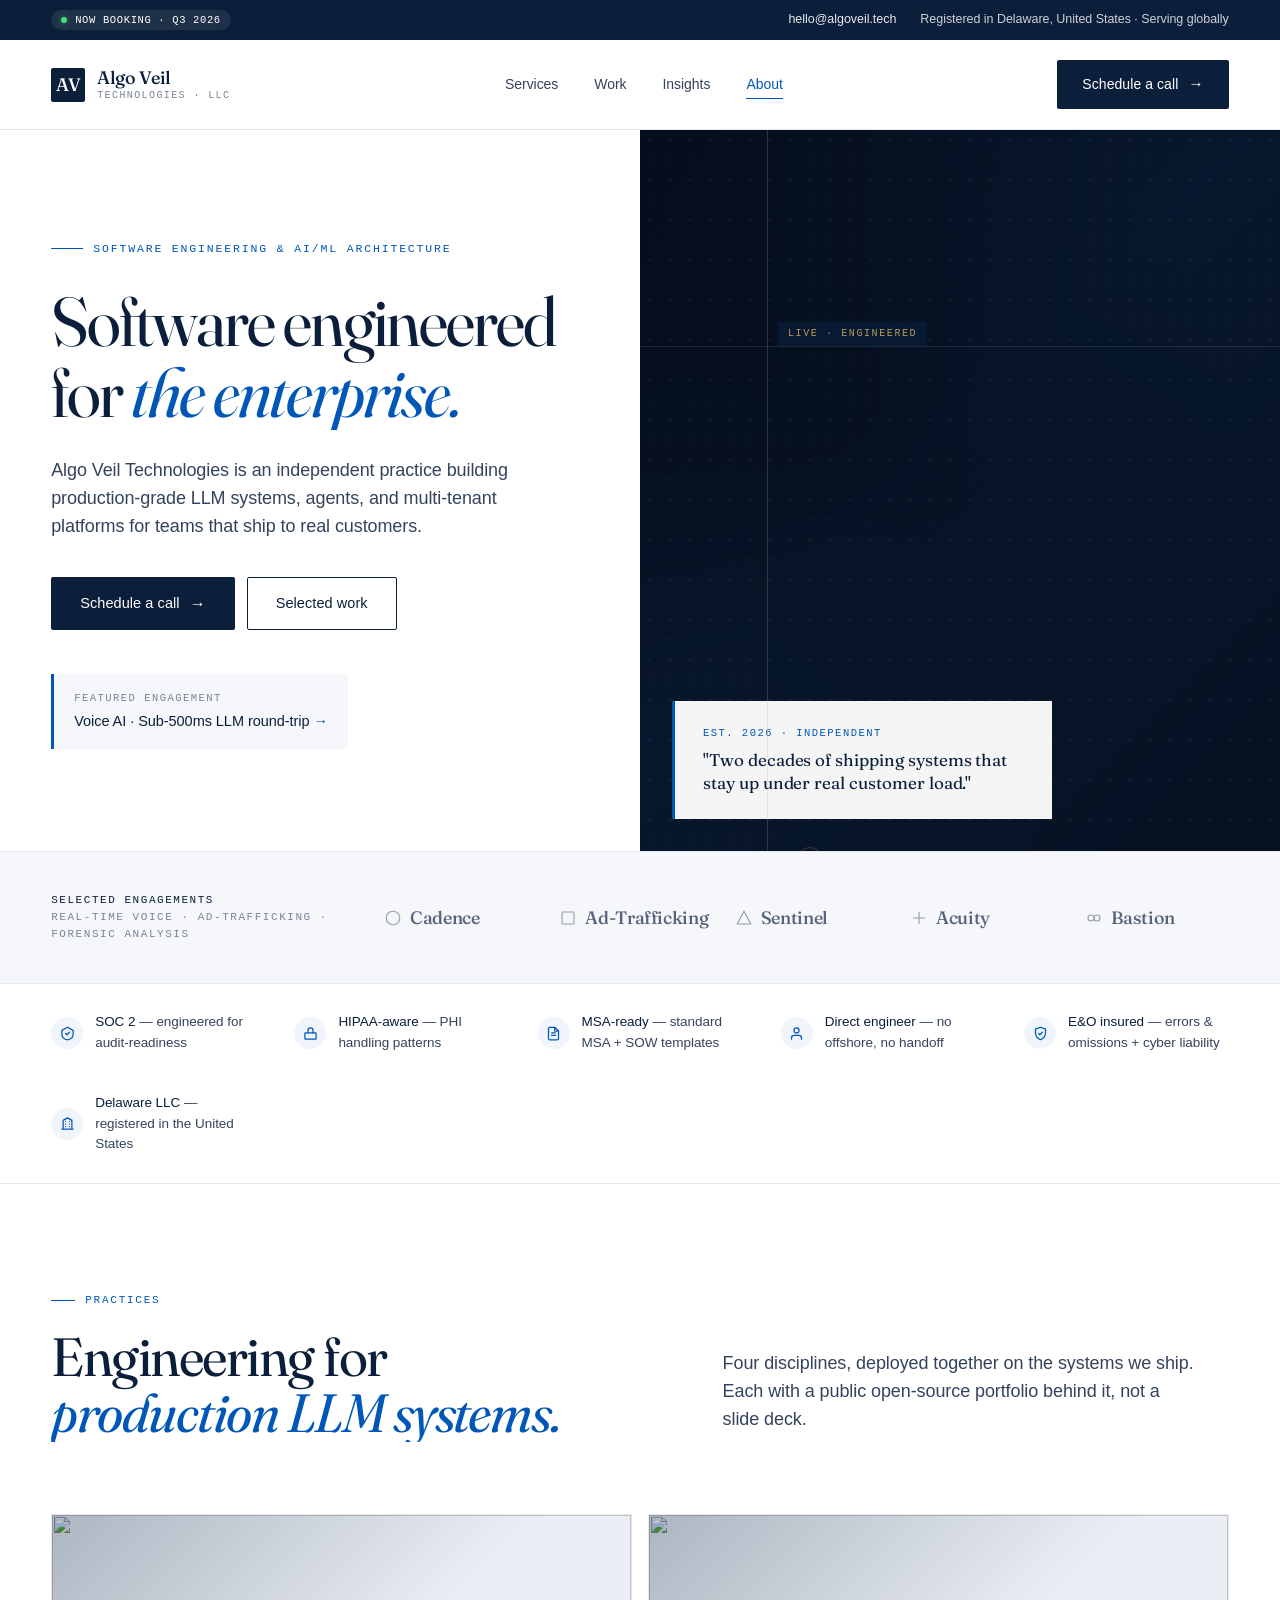
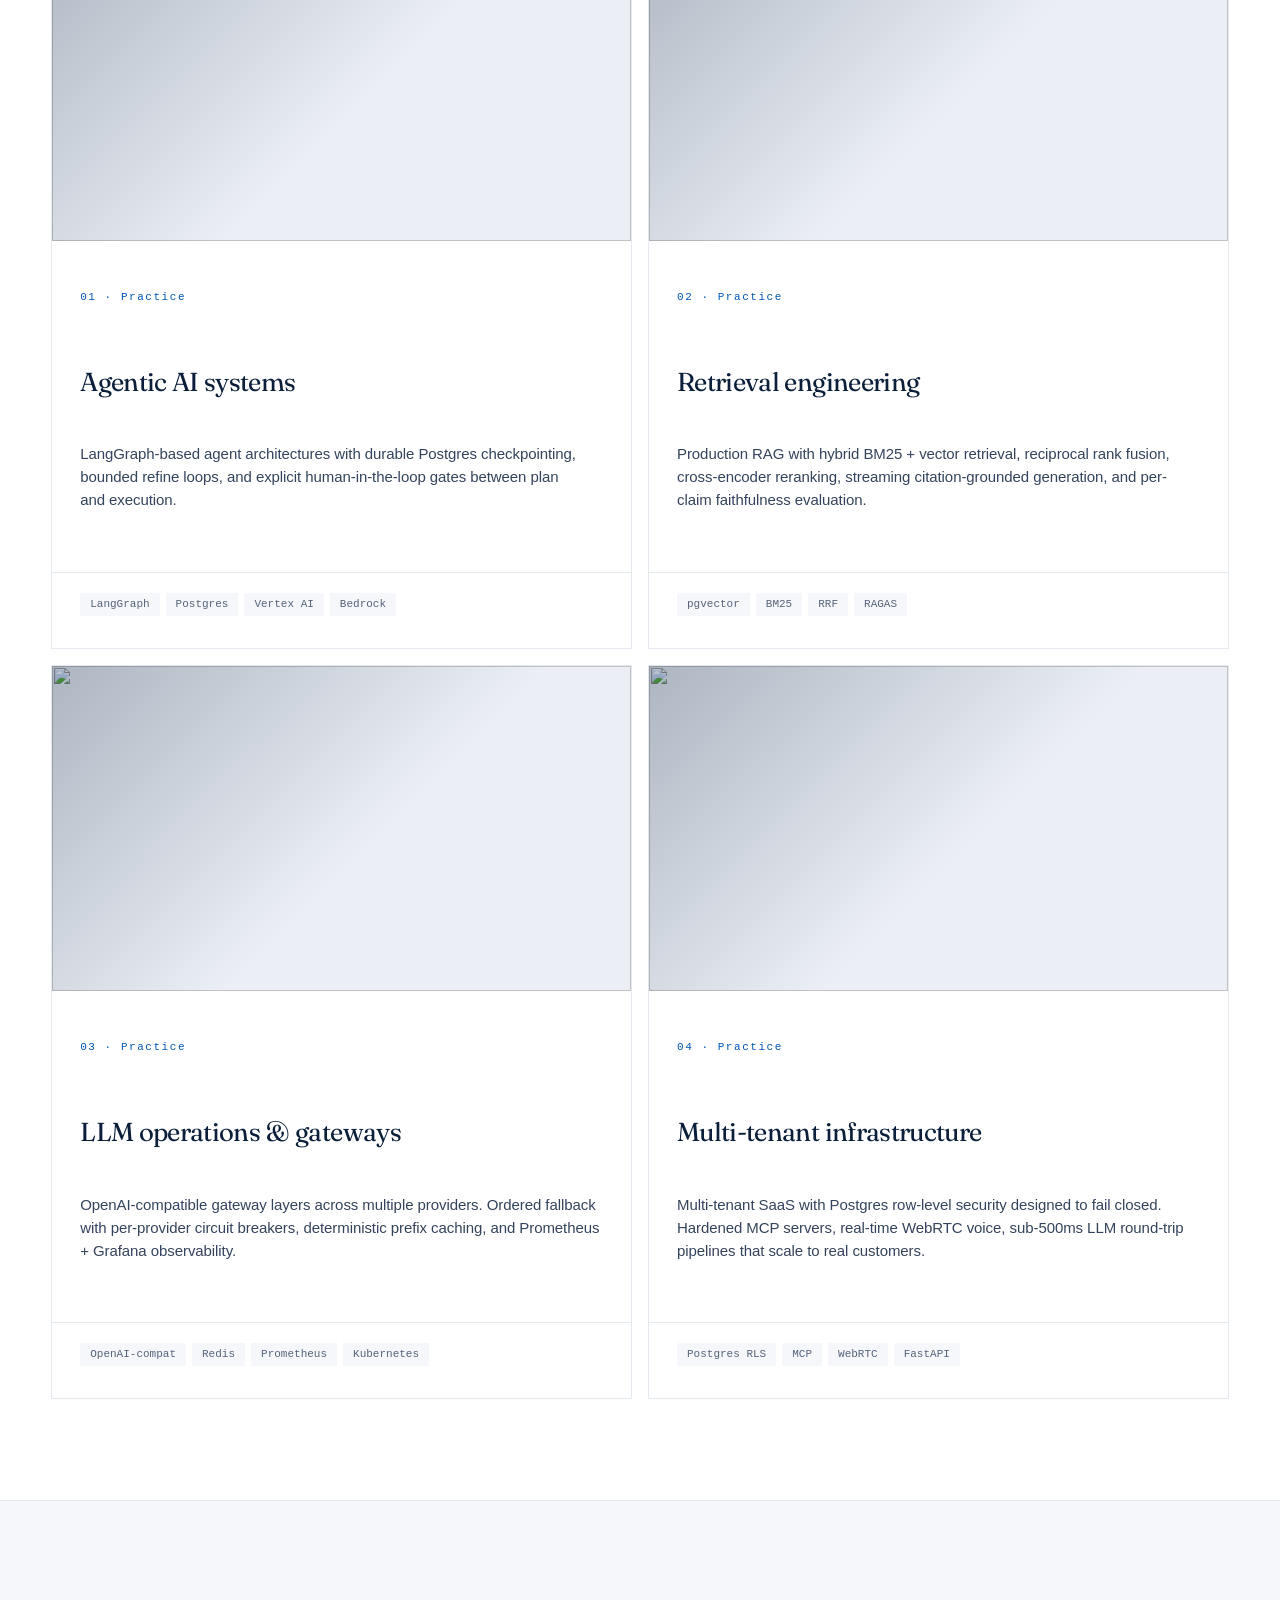
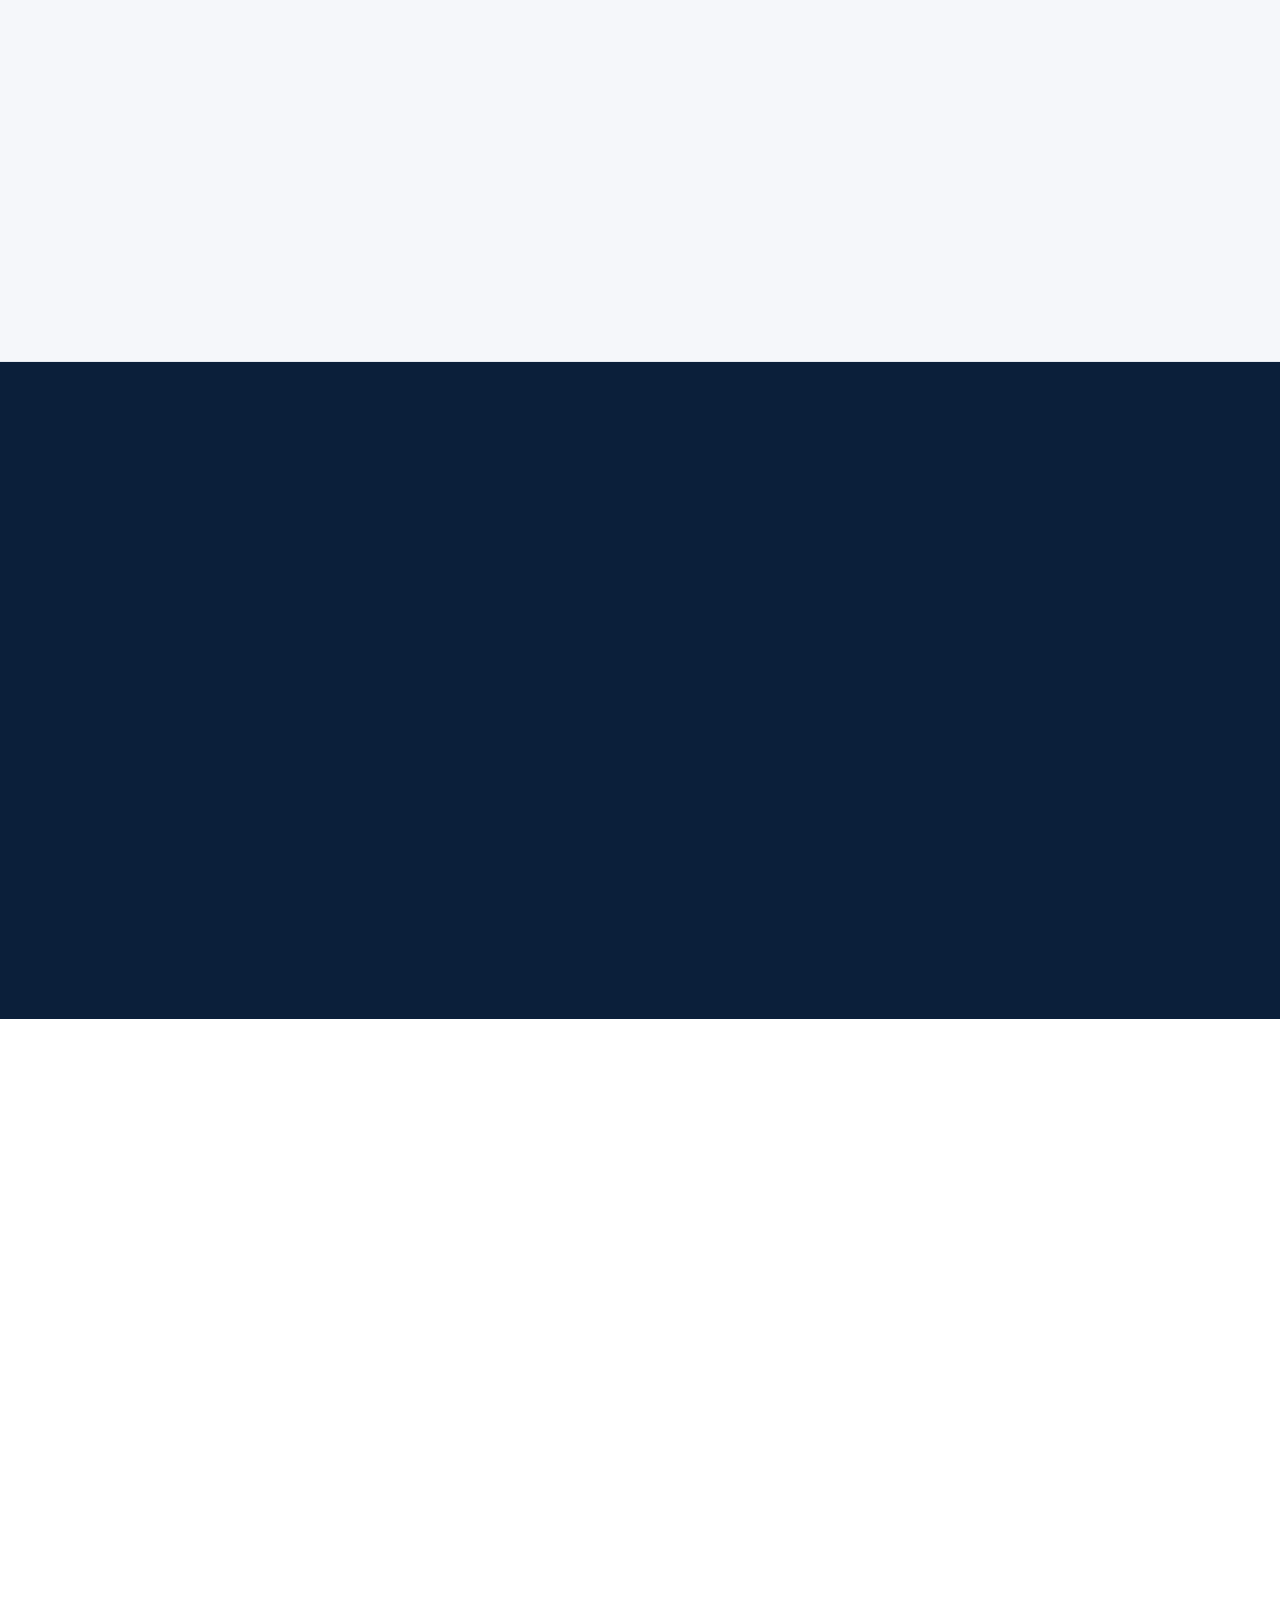
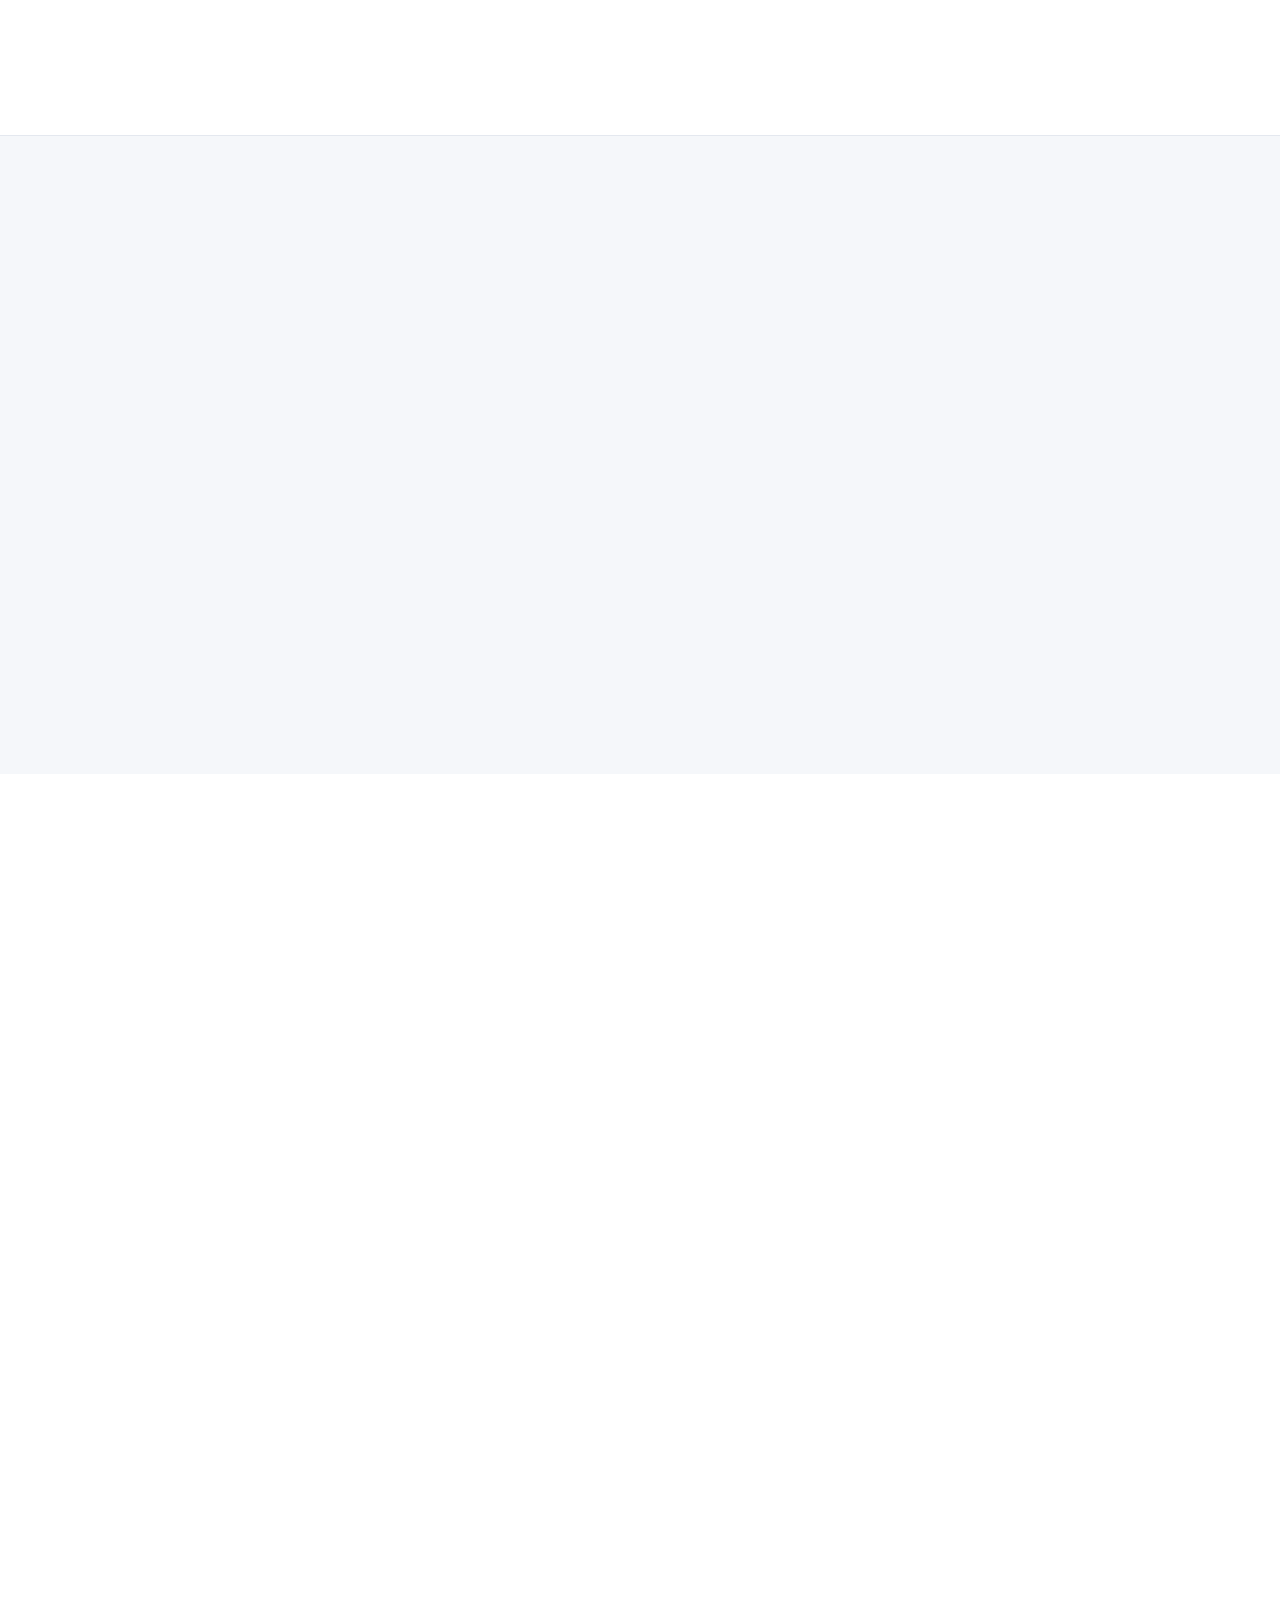
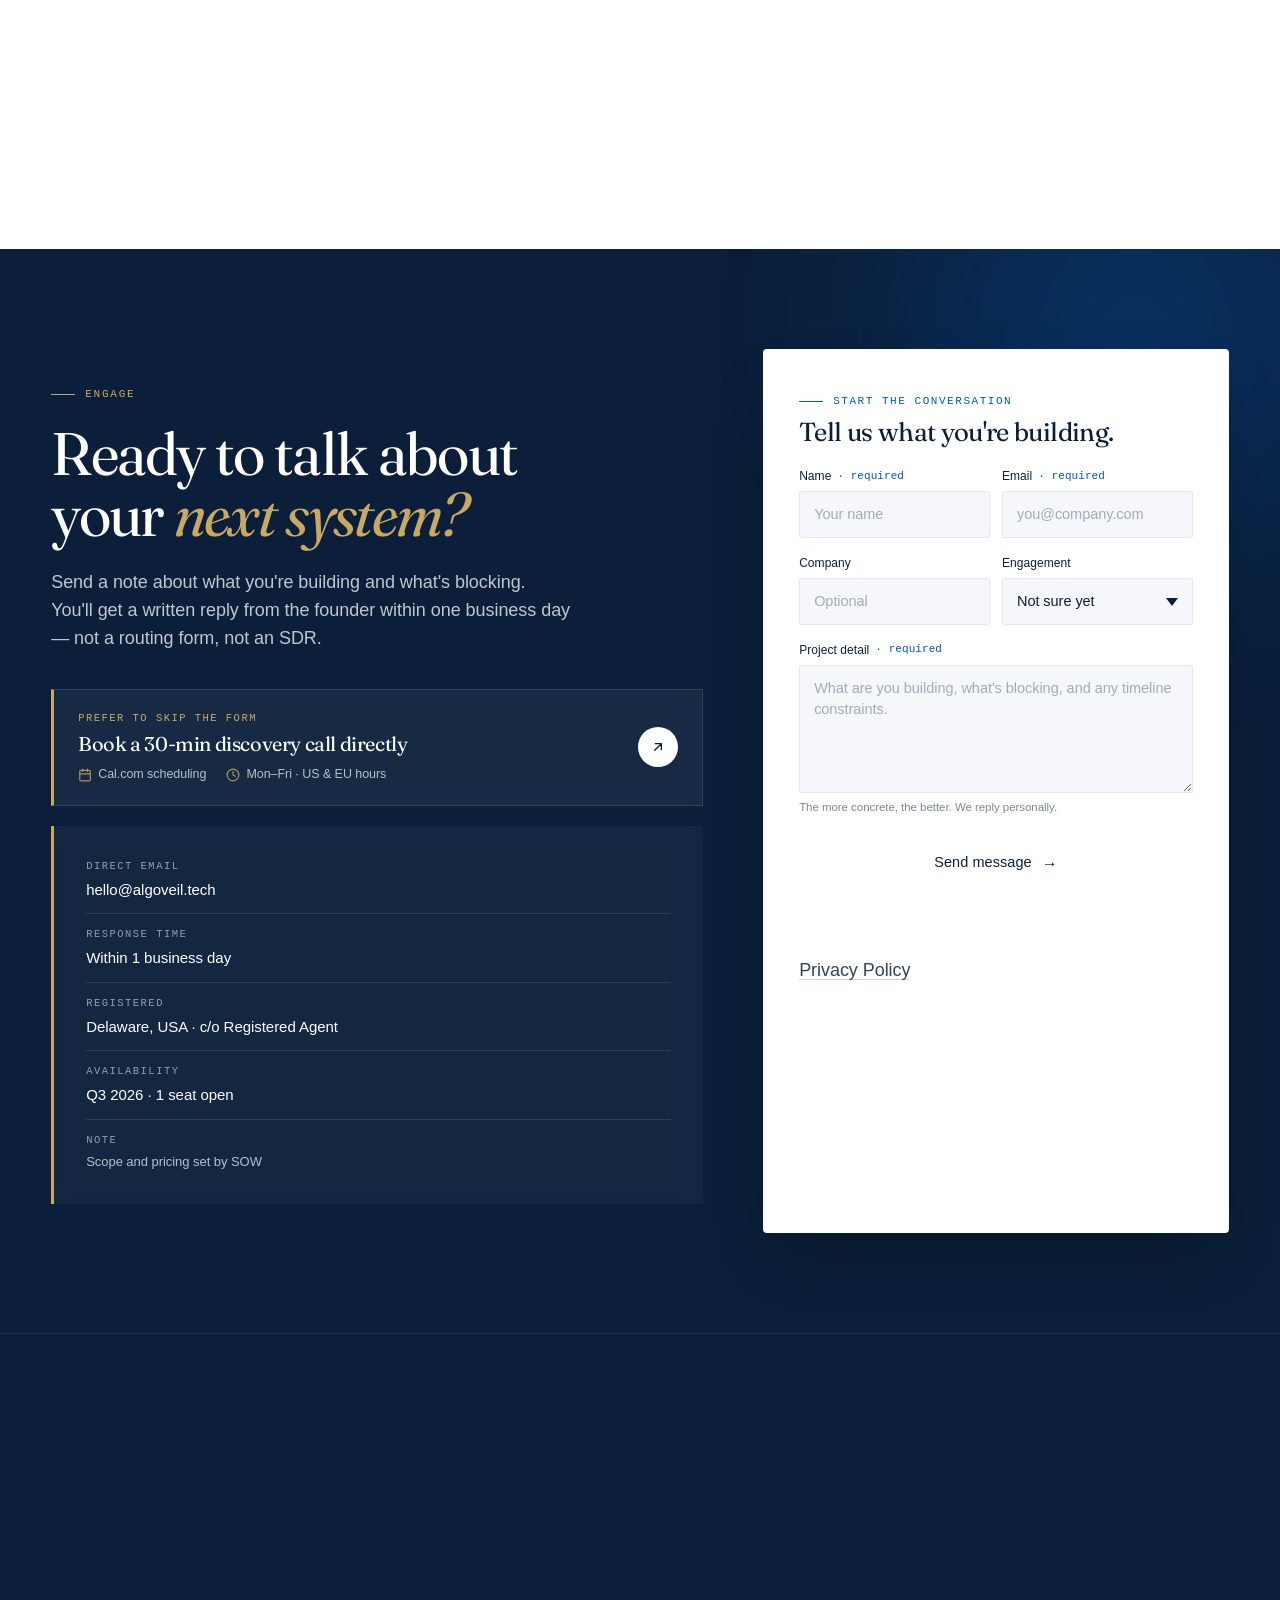
==== commit ce0348a0: "Fix experience numbers and clean em-dashes from titles/descriptions - Experience stats: 10yr → 20+yr" ====
--- a/index.html
+++ b/index.html
@@ -4,8 +4,8 @@
 <meta charset="utf-8">
 <meta name="viewport" content="width=device-width, initial-scale=1">
 <meta name="color-scheme" content="light">
-<title>Algo Veil Technologies — Software engineering &amp; AI/ML architecture</title>
-<meta name="description" content="Independent software engineering and AI/ML architecture practice. Production-grade LLM systems, agents, gateways, and multi-tenant infrastructure — engineered end-to-end by the founder.">
+<title>Algo Veil Technologies · Software engineering &amp; AI/ML architecture</title>
+<meta name="description" content="Independent software engineering and AI/ML architecture practice. Production-grade LLM systems, agents, gateways, and multi-tenant infrastructure. Engineered end-to-end by the founder.">
 <meta name="theme-color" content="#0B1F3A">
 <meta name="robots" content="index,follow,max-image-preview:large">
 <link rel="canonical" href="https://algoveil.tech/">
@@ -13,7 +13,7 @@
 <!-- Open Graph -->
 <meta property="og:type" content="website">
 <meta property="og:site_name" content="Algo Veil Technologies">
-<meta property="og:title" content="Algo Veil Technologies — Software engineered for the enterprise.">
+<meta property="og:title" content="Algo Veil Technologies · Software engineered for the enterprise.">
 <meta property="og:description" content="Independent AI/ML architecture practice building production LLM systems for teams that ship to real customers.">
 <meta property="og:url" content="https://algoveil.tech/">
 <meta property="og:locale" content="en_US">
@@ -23,7 +23,7 @@
 
 <!-- Twitter -->
 <meta name="twitter:card" content="summary_large_image">
-<meta name="twitter:title" content="Algo Veil Technologies — Software engineered for the enterprise.">
+<meta name="twitter:title" content="Algo Veil Technologies · Software engineered for the enterprise.">
 <meta name="twitter:description" content="Independent AI/ML architecture practice building production LLM systems.">
 <meta name="twitter:image" content="https://algoveil.tech/og.jpg">
 
@@ -2185,7 +2185,7 @@
       </div>
       <div class="hero__badge">
         <div class="hero__badge__label">Est. 2026 · Independent</div>
-        <div class="hero__badge__text">"Ten years of shipping systems that stay up under real customer load."</div>
+        <div class="hero__badge__text">"Two decades of shipping systems that stay up under real customer load."</div>
       </div>
     </div>
   </div>
@@ -2250,7 +2250,7 @@
         <div class="section__label">Practices</div>
         <h2 class="section__title">Engineering for <em>production LLM systems.</em></h2>
       </div>
-      <p class="section__desc">Four disciplines, deployed together on the systems we ship. Each with a public open-source portfolio behind it — not a slide deck.</p>
+      <p class="section__desc">Four disciplines, deployed together on the systems we ship. Each with a public open-source portfolio behind it, not a slide deck.</p>
     </div>
 
     <div class="services-grid stagger reveal">
@@ -2319,7 +2319,7 @@
     <div class="section__grid reveal">
       <div>
         <div class="section__label">Selected work</div>
-        <h2 class="section__title">Systems shipped — <em>with real numbers.</em></h2>
+        <h2 class="section__title">Systems shipped. <em>Real numbers.</em></h2>
       </div>
       <p class="section__desc">Every project below is either live under active client engagement or fully open source. Screenshots below are pulled directly from the production repositories.</p>
     </div>
@@ -2332,7 +2332,7 @@
         </div>
         <div class="case__body">
           <div class="case__tag">Reference implementation · Open source</div>
-          <h3 class="case__title">Acuity — hybrid retrieval, faithfulness eval</h3>
+          <h3 class="case__title">Acuity · Hybrid retrieval, faithfulness eval</h3>
           <p class="case__desc">Hybrid BM25 + pgvector fused with reciprocal rank fusion, cross-encoder rerank, and a citation-faithfulness eval harness tracked per commit. Metrics measured on the reference corpus.</p>
           <div class="case__foot">
             <div class="case__stat">
@@ -2351,7 +2351,7 @@
         </div>
         <div class="case__body">
           <div class="case__tag">Reference implementation · Open source</div>
-          <h3 class="case__title">Bastion — multi-provider LLM gateway</h3>
+          <h3 class="case__title">Bastion · Multi-provider LLM gateway</h3>
           <p class="case__desc">Drop-in OpenAI-compatible API across OpenAI, Anthropic, and AWS Bedrock. Circuit breakers, prefix cache, full Prometheus + Grafana observability. Metrics measured on the reference workload.</p>
           <div class="case__foot">
             <div class="case__stat">
@@ -2389,7 +2389,7 @@
         </div>
         <div class="case__body">
           <div class="case__tag">Market structure · Async Django</div>
-          <h3 class="case__title">Strata — market-structure analyst</h3>
+          <h3 class="case__title">Strata · Market-structure analyst</h3>
           <p class="case__desc">Pandas-vectorized swing/BOS/CHoCH/Wyckoff detection, five-node LangGraph briefing pipeline, async Django + django-ninja REST API.</p>
           <div class="case__foot">
             <div class="case__stat">
@@ -2408,7 +2408,7 @@
         </div>
         <div class="case__body">
           <div class="case__tag">Client engagement · Voice AI</div>
-          <h3 class="case__title">Cadence — real-time voice AI</h3>
+          <h3 class="case__title">Cadence · Real-time voice AI</h3>
           <p class="case__desc">Sub-500ms round-trip STT → LLM → TTS pipeline pattern for inbound call automation, with tenant-isolated data plane and fail-closed PHI handling.</p>
           <div class="case__foot">
             <div class="case__stat">
@@ -2427,7 +2427,7 @@
         </div>
         <div class="case__body">
           <div class="case__tag">Client engagement · Analysis</div>
-          <h3 class="case__title">Sentinel — forensic interview analysis</h3>
+          <h3 class="case__title">Sentinel · Forensic interview analysis</h3>
           <p class="case__desc">Long-form interview intelligence platform with cross-document search, structured extraction, and analyst review workflow.</p>
           <div class="case__foot">
             <div class="case__stat">
@@ -2450,7 +2450,7 @@
         <div class="section__label">Impact</div>
         <h2 class="section__title">Numbers from <em>shipped systems.</em></h2>
       </div>
-      <p class="section__desc">Every metric on this page comes from a live production system with an audit trail — not a projection or an aspirational goal.</p>
+      <p class="section__desc">Every metric on this page comes from a live production system with an audit trail, not a projection or an aspirational goal.</p>
     </div>
 
     <div class="impact-grid stagger reveal">
@@ -2486,7 +2486,7 @@
         <div class="section__label">How we work</div>
         <h2 class="section__title">Engagements built <em>to be handed off.</em></h2>
       </div>
-      <p class="section__desc">Every engagement ends with production code, documentation, and a KT session — not a renewal pitch. Three principles that shape the work.</p>
+      <p class="section__desc">Every engagement ends with production code, documentation, and a KT session, not a renewal pitch. Three principles that shape the work.</p>
     </div>
 
     <div class="insights-list stagger reveal">
@@ -2498,13 +2498,13 @@
       </div>
       <div class="insight">
         <div class="insight__meta"><span class="cat">02 · Principle</span><span>Instrumented</span></div>
-        <h3 class="insight__title">Systems are instrumented from commit one — not retrofitted</h3>
+        <h3 class="insight__title">Systems are instrumented from commit one, not retrofitted</h3>
         <p class="insight__desc">Prometheus, Grafana, and evaluation harnesses are wired in from day one, so you inherit a system where every change is measurable.</p>
         <span class="insight__arrow">Read more →</span>
       </div>
       <div class="insight">
         <div class="insight__meta"><span class="cat">03 · Principle</span><span>Handoff-ready</span></div>
-        <h3 class="insight__title">Documentation, runbooks, and a KT session — end of every project</h3>
+        <h3 class="insight__title">Documentation, runbooks, and a KT session at the end of every project</h3>
         <p class="insight__desc">You get the source, the runbook, and a live knowledge-transfer session. When we leave, your team can operate the system independently.</p>
         <span class="insight__arrow">Read more →</span>
       </div>
@@ -2539,9 +2539,9 @@
     <div class="section__grid reveal about__intro">
       <div>
         <div class="section__label">Practice</div>
-        <h2 class="section__title">An independent practice — <em>senior-led, no handoff.</em></h2>
-      </div>
-      <p class="section__desc">Algo Veil Technologies is founded and led by Vlad L., with ten years of production engineering experience. Every engagement is handled by the founder — from architecture through production.</p>
+        <h2 class="section__title">An independent practice. <em>Senior-led, no handoff.</em></h2>
+      </div>
+      <p class="section__desc">Algo Veil Technologies is founded and led by Vlad L., with more than twenty years of production engineering experience. Every engagement is handled by the founder, from architecture through production.</p>
     </div>
 
     <div class="about__grid">
@@ -2552,20 +2552,20 @@
       </div>
 
       <div class="about__body reveal">
-        <p>Algo Veil Technologies is an <strong>independent software engineering and AI/ML architecture practice</strong>. Founded in 2026 to serve teams building production systems that need senior engineering — not staff augmentation, not a Big-4 deck.</p>
-        <p>Six open-source portfolio systems in active use, plus client engagements in voice AI, ad-trafficking automation, forensic interview analysis, invoice extraction, and market-structure analysis. <b class="hilite">The founder writes the code.</b></p>
+        <p>Algo Veil Technologies is an <strong>independent software engineering and AI/ML architecture practice</strong>. Built on more than two decades of shipping systems that had to work under real customer load — not staff augmentation, not a Big-4 deck.</p>
+        <p>Over forty production systems delivered across the career, thirty-plus client engagements, and a portfolio of open-source reference implementations in voice AI, retrieval-augmented generation, LLM gateways, agentic workflows, forensic analysis, and market-structure detection. <b class="hilite">The founder writes the code.</b></p>
 
         <div class="about__stats">
           <div class="about__stat">
-            <div class="about__stat__v">10<span class="about__stat__u">yr</span></div>
+            <div class="about__stat__v">20<span class="about__stat__u">+yr</span></div>
             <div class="about__stat__l">Engineering</div>
           </div>
           <div class="about__stat">
-            <div class="about__stat__v">6</div>
-            <div class="about__stat__l">Open-source systems</div>
+            <div class="about__stat__v">40<span class="about__stat__u">+</span></div>
+            <div class="about__stat__l">Systems shipped</div>
           </div>
           <div class="about__stat">
-            <div class="about__stat__v">5</div>
+            <div class="about__stat__v">30<span class="about__stat__u">+</span></div>
             <div class="about__stat__l">Client engagements</div>
           </div>
         </div>
